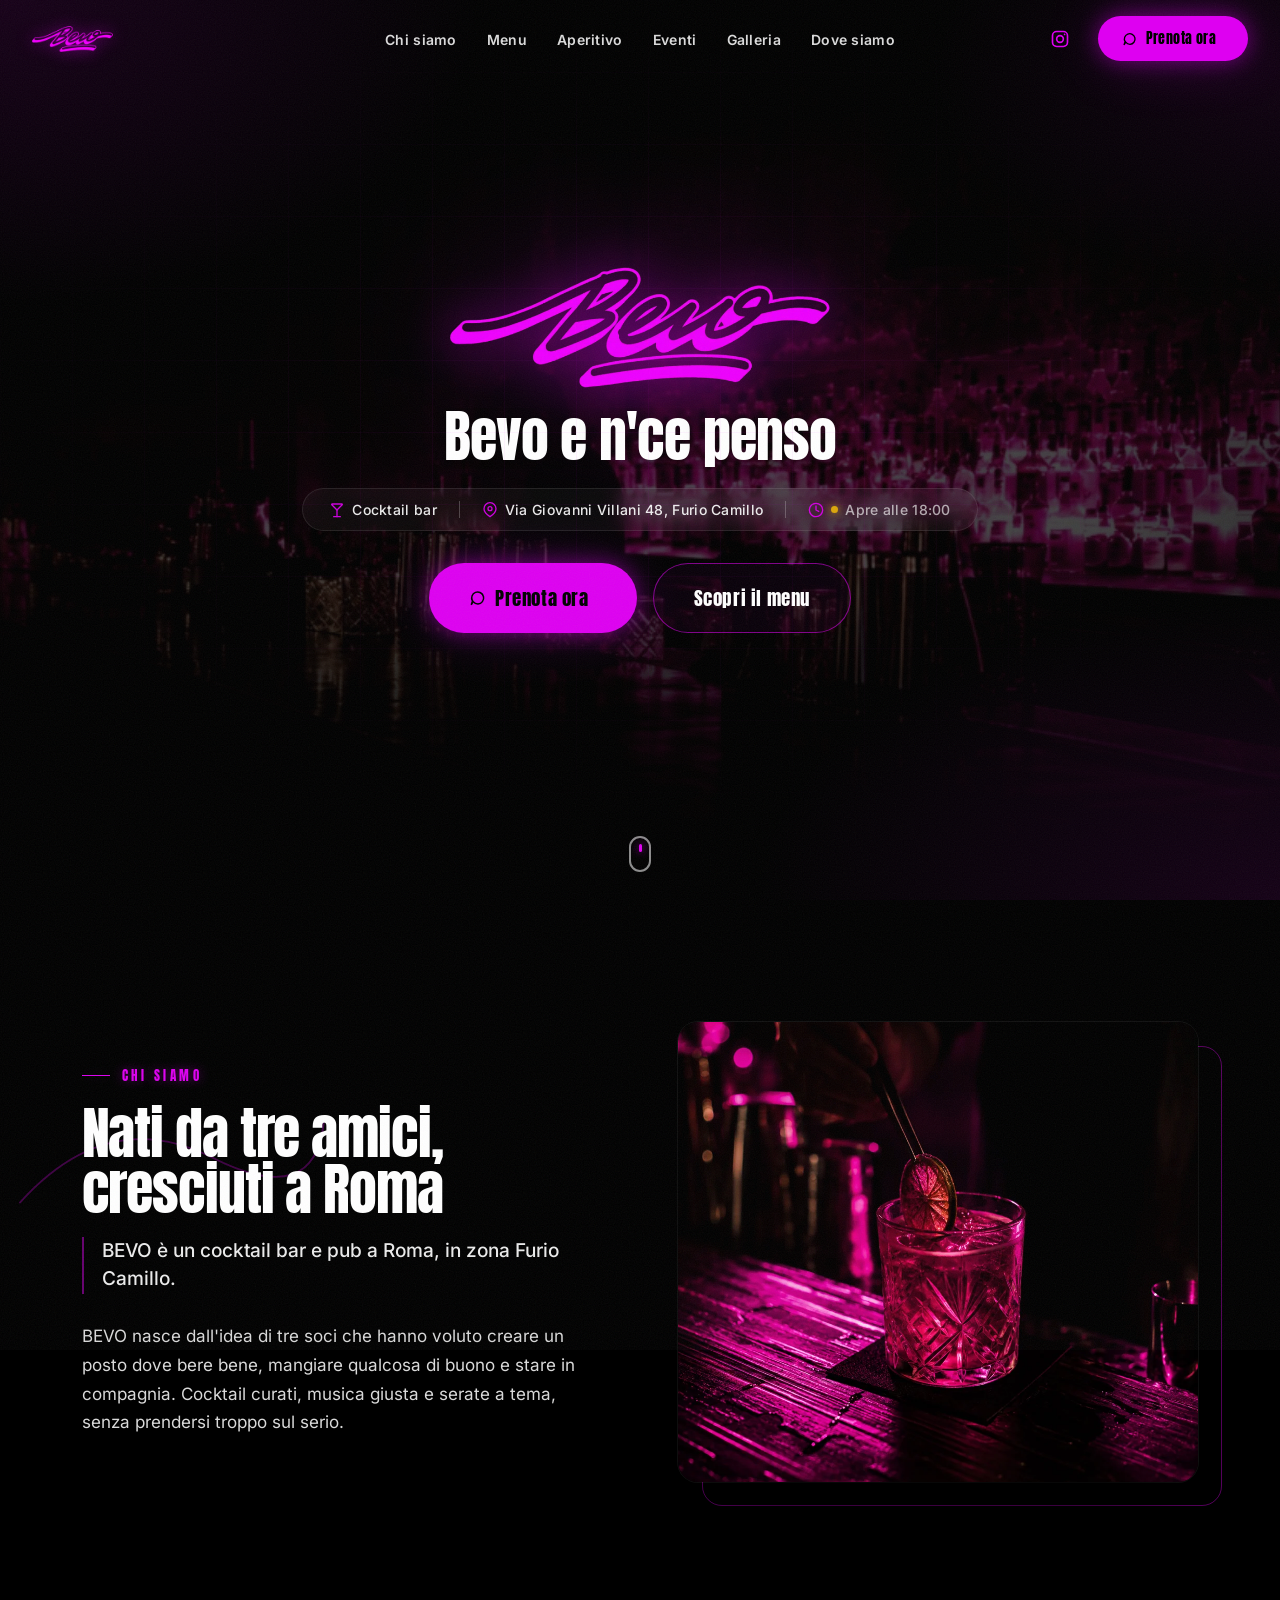
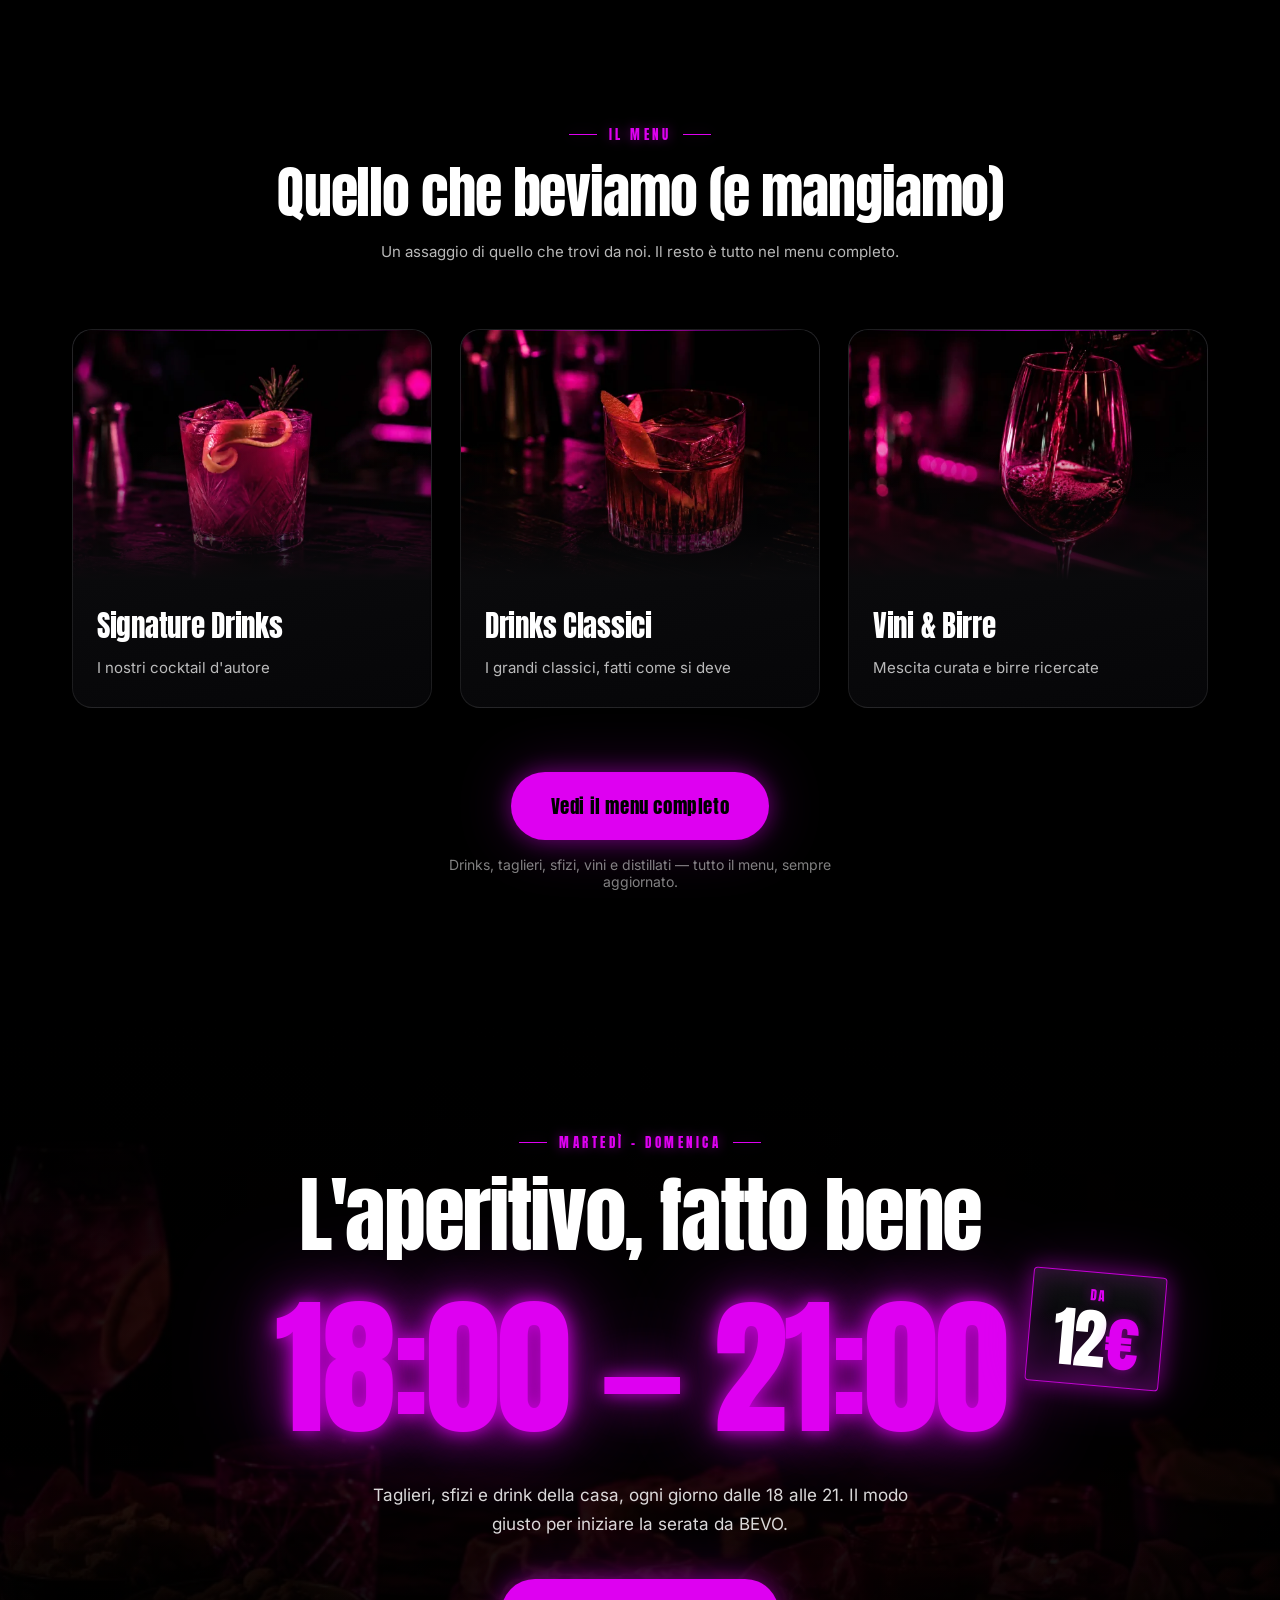
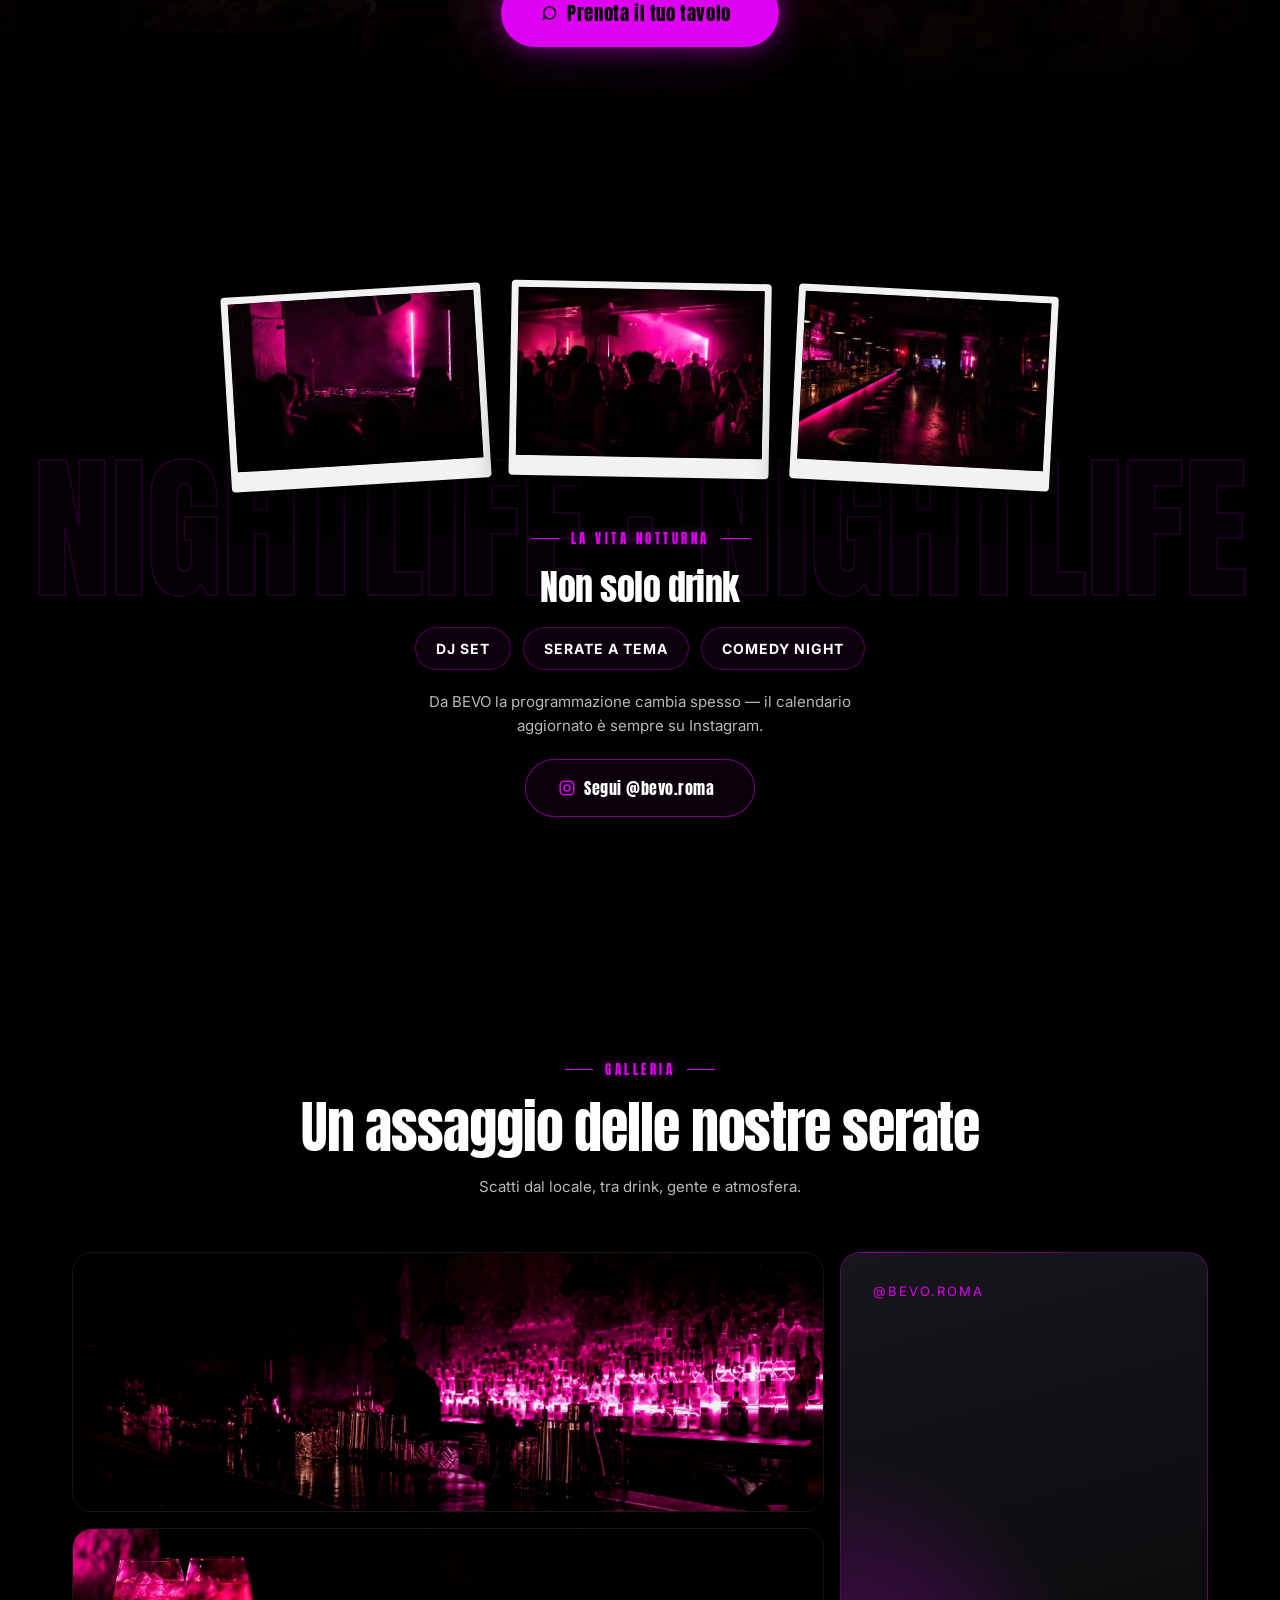
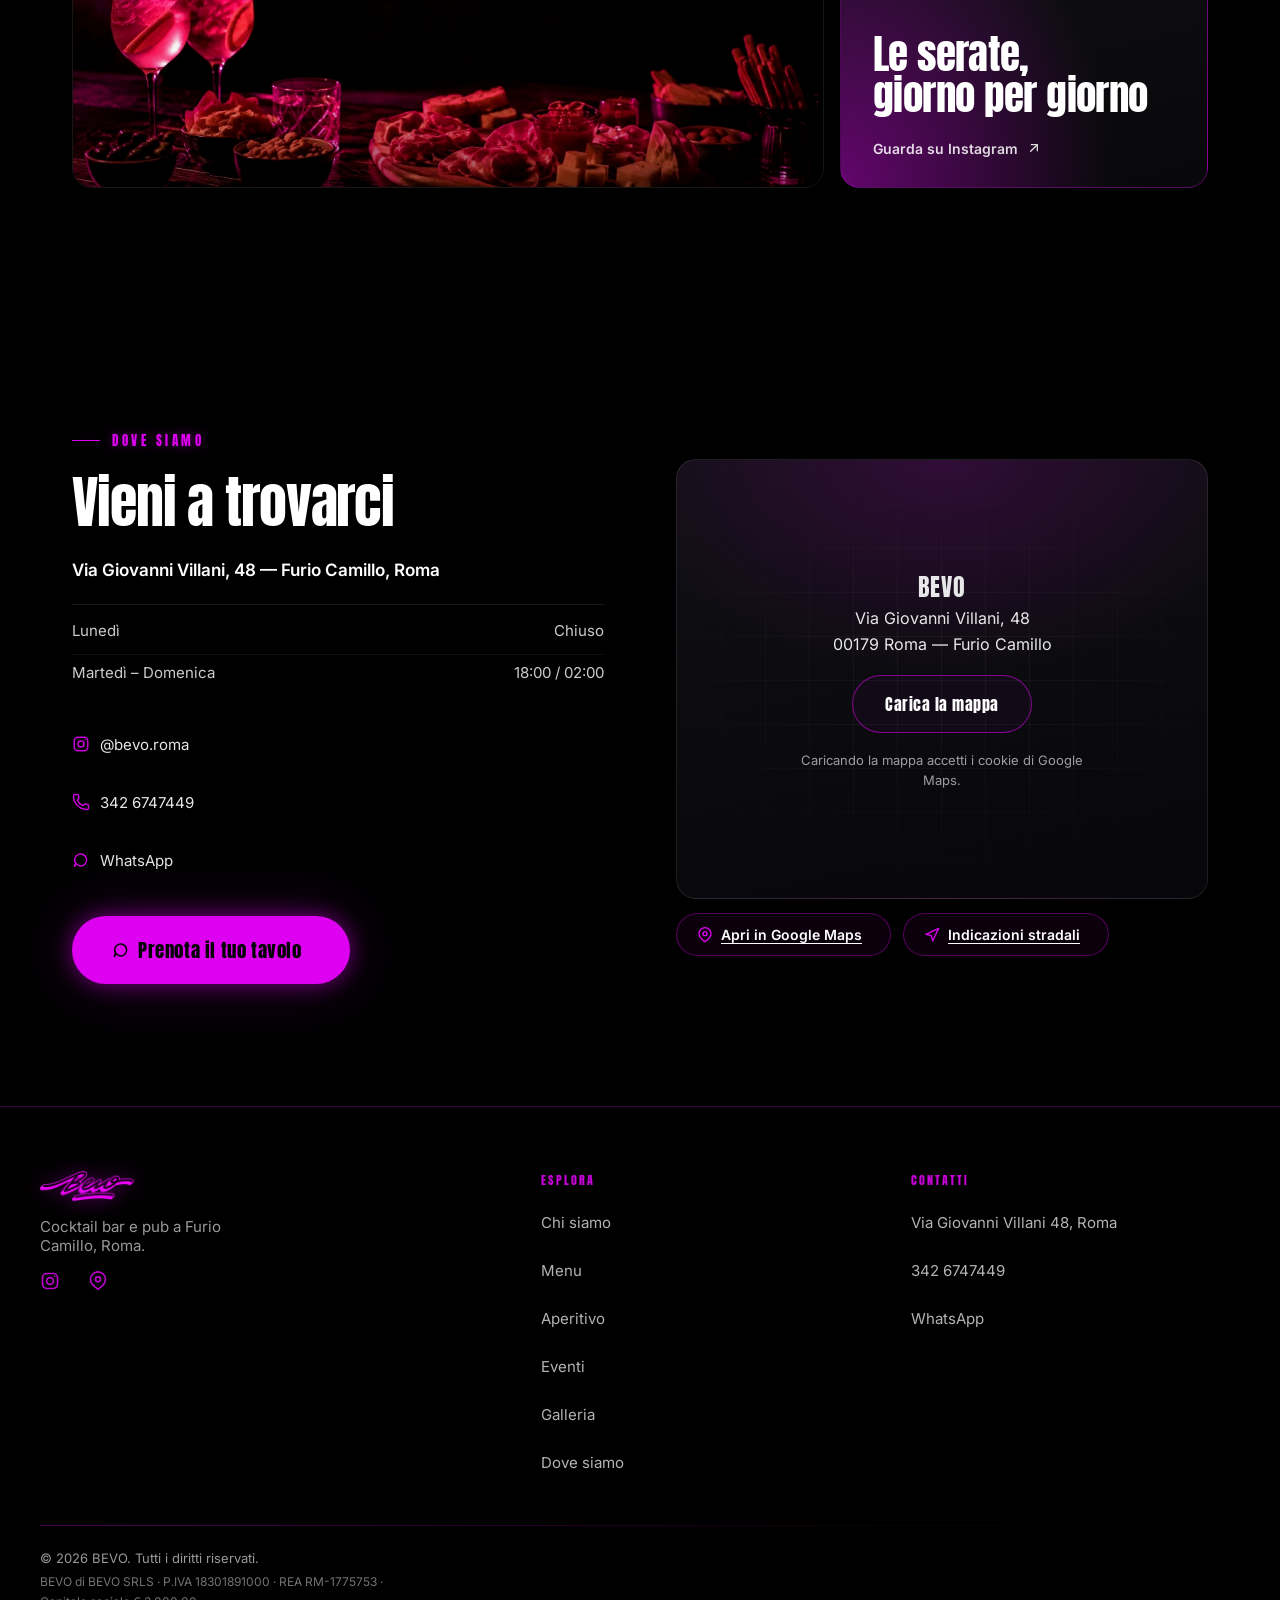
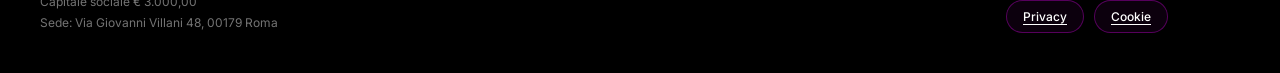
==== index.html @ 7d37ed0d "Initial commit" ====
<!DOCTYPE html>
<!--
  TODO prima del lancio — dipendenze esterne ancora aperte:

  1. DOMINIO: sostituire ovunque la stringa https://DOMINIO con il dominio
     definitivo. Compare in: canonical, og:url, og:image, twitter:image e nel
     JSON-LD (url, image).
  2. DATI LEGALI: riempire [RAGIONE_SOCIALE], [P_IVA] e [INDIRIZZO] nel footer,
     e pubblicare /privacy.html e /cookie.html.
  3. FAVICON E ICONE: il cliente deve fornire favicon-32.png, favicon-192.png
     e apple-touch-icon.png in /assets/. La riga per l'SVG è commentata sotto:
     va riattivata quando il logo vettoriale sarà disponibile.
  4. FOTO GALLERIA: la griglia non ha più i riquadri vuoti, ma i tre scatti
     che mostra sono riusati da altre sezioni e tenuti insieme da un duotone
     magenta. Servono foto vere del locale (serata, bancone, gente). Quando
     arrivano: sostituire i src nelle tile e togliere la classe
     `gallery__grid--placeholder` dal contenitore, che disattiva il duotone.
  5. HERO: hero-bg.webp è 1200px nativi ma viene reso più largo su desktop.
     Serve l'originale ad alta risoluzione per generare le varianti 1600/2000.
-->
<html lang="it">
<head>
  <meta charset="UTF-8">
  <meta name="viewport" content="width=device-width, initial-scale=1.0">
  <title>BEVO — Cocktail bar a Roma Furio Camillo | Bevo e n'ce penso</title>
  <meta name="description" content="Cocktail bar e pub a Furio Camillo, Roma. Aperitivo da 12€ dalle 18 alle 21, drink d'autore e serate a tema. Prenota su WhatsApp.">
  <meta name="robots" content="index, follow, max-image-preview:large">
  <meta name="theme-color" content="#000000">
  <link rel="canonical" href="https://DOMINIO/">

  <link rel="icon" href="/assets/favicon-32.png" sizes="32x32">
  <link rel="icon" href="/assets/favicon-192.png" sizes="192x192">
  <link rel="apple-touch-icon" href="/assets/apple-touch-icon.png">
  <!-- <link rel="icon" href="/assets/favicon.svg" type="image/svg+xml"> -->

  <meta property="og:locale" content="it_IT">
  <meta property="og:site_name" content="BEVO">
  <meta property="og:title" content="BEVO — Cocktail Bar a Furio Camillo, Roma">
  <meta property="og:description" content="Cocktail bar e pub a Furio Camillo. Aperitivo dalle 18 alle 21, drink d'autore, aperto martedì-domenica fino alle 2.">
  <meta property="og:type" content="restaurant.bar">
  <meta property="og:url" content="https://DOMINIO/">
  <meta property="og:image" content="https://DOMINIO/assets/img/hero-bg.webp">
  <!-- Dimensioni reali del file. hero-bg.webp è 1200x675 (16:9), non il
       1200x630 canonico dell'Open Graph: dichiarare misure sbagliate farebbe
       ritagliare male l'anteprima. TODO: immagine social dedicata 1200x630. -->
  <meta property="og:image:width" content="1200">
  <meta property="og:image:height" content="675">

  <meta name="twitter:card" content="summary_large_image">
  <meta name="twitter:title" content="BEVO — Cocktail Bar a Furio Camillo, Roma">
  <meta name="twitter:description" content="Cocktail bar e pub a Furio Camillo. Aperitivo dalle 18 alle 21, drink d'autore, aperto martedì-domenica fino alle 2.">
  <meta name="twitter:image" content="https://DOMINIO/assets/img/hero-bg.webp">

  <!-- I font sono ospitati in locale (vedi gli @font-face in cima a style.css):
       niente più preconnect né foglio di stile da Google, e quindi nessuna
       richiesta a terzi prima del consenso.

       Il preload copre i soli sottoinsiemi `latin`, che sono quelli che questa
       pagina usa davvero: i `latin-ext` restano dichiarati per sicurezza ma
       vengono scaricati solo se compare un carattere che li richiede, ed è
       giusto che sia il browser a deciderlo.

       `crossorigin` è obbligatorio anche se il file è nostro: i font vengono
       richiesti sempre in modalità CORS, e senza l'attributo il preload
       finisce in una cache separata da quella che userà @font-face — il file
       verrebbe scaricato due volte. -->
  <link rel="preload" as="font" type="font/woff2" href="assets/fonts/anton-latin.woff2" crossorigin>
  <link rel="preload" as="font" type="font/woff2" href="assets/fonts/inter-latin.woff2" crossorigin>

  <!-- Immagine LCP: la si annuncia prima che il parser arrivi alla hero. -->
  <link rel="preload" as="image" href="assets/img/hero-bg.webp"
        imagesrcset="assets/img/hero-bg-800.webp 800w, assets/img/hero-bg.webp 1200w"
        imagesizes="100vw" fetchpriority="high">

  <link rel="stylesheet" href="css/style.css">

  <!-- Marca il documento come "animabile" PRIMA del primo disegno: è questa
       classe che fa applicare l'opacità 0 agli elementi con [data-reveal].
       Deve stare inline e qui, non in un file: caricata dopo, si vedrebbe un
       lampo di contenuto già visibile che poi sparisce.
       Se JavaScript è disattivato la classe non viene mai messa, la regola CSS
       non si applica e la pagina resta interamente leggibile. Se invece GSAP
       non si carica, è motion.js a rimuoverla. -->
  <script>document.documentElement.classList.add('js-motion');</script>

  <script type="application/ld+json">
  {
    "@context": "https://schema.org",
    "@type": "BarOrPub",
    "name": "BEVO",
    "address": {
      "@type": "PostalAddress",
      "streetAddress": "Via Giovanni Villani 48",
      "addressLocality": "Roma",
      "postalCode": "00179",
      "addressCountry": "IT"
    },
    "telephone": "+393426747449",
    "url": "https://DOMINIO/",
    "image": ["https://DOMINIO/assets/img/hero-bg.webp"],
    "priceRange": "€€",
    "acceptsReservations": "https://wa.me/393426747449",
    "servesCuisine": ["Cocktail", "Aperitivo", "Cucina romana"],
    "hasMenu": "https://www.leggimenu.it/menu/7hqk3faj7pt1",
    "geo": {
      "@type": "GeoCoordinates",
      "latitude": "41.8693142",
      "longitude": "12.5171454"
    },
    "openingHoursSpecification": [
      {
        "@type": "OpeningHoursSpecification",
        "dayOfWeek": ["Tuesday", "Wednesday", "Thursday", "Friday", "Saturday", "Sunday"],
        "opens": "18:00",
        "closes": "02:00"
      },
      {
        "@type": "OpeningHoursSpecification",
        "dayOfWeek": "Monday",
        "opens": "00:00",
        "closes": "00:00"
      }
    ],
    "sameAs": ["https://www.instagram.com/bevo.roma/"]
  }
  </script>
</head>
<body>

  <a class="skip-link" href="#main">Vai al contenuto</a>
  <a class="skip-link" href="#dove-siamo">Vai a dove siamo</a>

  <!-- Grana di pellicola sopra tutta la pagina. Puramente decorativa: fuori
       dal flusso, non cliccabile, invisibile agli screen reader. -->
  <div class="grain" aria-hidden="true"></div>

  <nav class="site-nav" id="site-nav" aria-label="Navigazione principale">
    <a href="#top" class="site-nav__logo" aria-label="BEVO — torna in cima">
      <!-- Header sempre visibile: questo logo è above-the-fold, niente lazy.
           Quelli nell'overlay e nel footer restano lazy. -->
      <img src="assets/img/bevo-logo-200.webp" alt="BEVO" width="200" height="64" decoding="async" class="site-nav__logo-img">
    </a>

    <ul class="site-nav__links">
      <li><a href="#chi-siamo">Chi siamo</a></li>
      <li><a href="#menu">Menu</a></li>
      <li><a href="#aperitivo">Aperitivo</a></li>
      <li><a href="#eventi">Eventi</a></li>
      <li><a href="#galleria">Galleria</a></li>
      <li><a href="#dove-siamo">Dove siamo</a></li>
    </ul>

    <div class="site-nav__actions">
      <a href="https://www.instagram.com/bevo.roma/" class="site-nav__icon-link" target="_blank" rel="noopener" aria-label="Instagram di BEVO (si apre in una nuova scheda)">
        <svg width="20" height="20" viewBox="0 0 24 24" fill="none" stroke="currentColor" stroke-width="2" aria-hidden="true"><rect x="3" y="3" width="18" height="18" rx="5"></rect><circle cx="12" cy="12" r="4"></circle><circle cx="17.5" cy="6.5" r="1" fill="currentColor" stroke="none"></circle></svg>
      </a>
      <a href="https://wa.me/393426747449?text=Ciao%20BEVO%21%20Vorrei%20prenotare%20un%20tavolo%2C%20mi%20dite%20le%20disponibilit%C3%A0%3F" class="btn btn--primary btn--xs site-nav__cta" target="_blank" rel="noopener">
        <svg width="16" height="16" viewBox="0 0 24 24" fill="none" stroke="currentColor" stroke-width="2" aria-hidden="true"><path d="M3 21l1.65-4.95A8 8 0 1112 20a8 8 0 01-6.4-3.2z"></path></svg>
        Prenota ora<span class="sr-only"> (si apre in una nuova scheda)</span>
      </a>
      <button type="button" class="site-nav__toggle" id="site-nav-toggle" aria-expanded="false" aria-controls="site-nav-overlay" aria-label="Apri il menu">
        <svg width="22" height="22" viewBox="0 0 24 24" fill="none" stroke="currentColor" stroke-width="2" stroke-linecap="round" stroke-linejoin="round" aria-hidden="true"><path d="M4 5h16"></path><path d="M4 12h16"></path><path d="M4 19h16"></path></svg>
      </button>
    </div>
  </nav>

  <div class="site-nav__overlay" id="site-nav-overlay" role="dialog" aria-modal="true" aria-label="Menu di navigazione" aria-hidden="true">
    <div class="site-nav__overlay-top">
      <a href="#top" class="site-nav__logo" aria-label="BEVO — torna in cima">
        <img src="assets/img/bevo-logo-200.webp" alt="BEVO" width="200" height="64" loading="lazy" decoding="async" class="site-nav__logo-img">
      </a>
      <div class="site-nav__overlay-actions">
        <a href="https://www.instagram.com/bevo.roma/" class="site-nav__icon-link" target="_blank" rel="noopener" aria-label="Instagram di BEVO (si apre in una nuova scheda)">
          <svg width="20" height="20" viewBox="0 0 24 24" fill="none" stroke="currentColor" stroke-width="2" aria-hidden="true"><rect x="3" y="3" width="18" height="18" rx="5"></rect><circle cx="12" cy="12" r="4"></circle><circle cx="17.5" cy="6.5" r="1" fill="currentColor" stroke="none"></circle></svg>
        </a>
        <button type="button" class="site-nav__overlay-close" id="site-nav-overlay-close" aria-label="Chiudi il menu">
          <svg width="24" height="24" viewBox="0 0 24 24" fill="none" stroke="currentColor" stroke-width="2" stroke-linecap="round" stroke-linejoin="round" aria-hidden="true"><path d="M18 6 6 18"></path><path d="m6 6 12 12"></path></svg>
        </button>
      </div>
    </div>

    <div class="site-nav__overlay-center">
      <ul class="site-nav__overlay-links">
        <li><a href="#chi-siamo">Chi siamo</a></li>
        <li><a href="#menu">Menu</a></li>
        <li><a href="#aperitivo">Aperitivo</a></li>
        <li><a href="#eventi">Eventi</a></li>
        <li><a href="#galleria">Galleria</a></li>
        <li><a href="#dove-siamo">Dove siamo</a></li>
      </ul>
      <a href="https://wa.me/393426747449?text=Ciao%20BEVO%21%20Vorrei%20prenotare%20un%20tavolo%2C%20mi%20dite%20le%20disponibilit%C3%A0%3F" class="btn btn--primary btn--xs site-nav__overlay-cta" target="_blank" rel="noopener">
        <svg width="16" height="16" viewBox="0 0 24 24" fill="none" stroke="currentColor" stroke-width="2" aria-hidden="true"><path d="M3 21l1.65-4.95A8 8 0 1112 20a8 8 0 01-6.4-3.2z"></path></svg>
        Prenota ora<span class="sr-only"> (si apre in una nuova scheda)</span>
      </a>
    </div>
  </div>

  <header class="hero" id="top">
    <div class="hero__bg">
      <img class="hero__bg-img" src="assets/img/hero-bg.webp"
             srcset="assets/img/hero-bg-800.webp 800w, assets/img/hero-bg.webp 1200w"
             sizes="100vw" width="1200" height="675"
             fetchpriority="high" loading="eager" decoding="async"
             alt="" role="presentation">
      <div class="hero__bg-overlay"></div>
    </div>

    <div class="hero__content">
      <div class="hero__logo-wrap">
        <img class="hero__logo" data-reveal src="assets/img/bevo-logo.webp" alt="BEVO" width="680" height="217" fetchpriority="high" decoding="async">
      </div>

      <p class="hero__claim" data-reveal>Bevo e n'ce penso</p>

      <ul class="hero__info" data-reveal aria-label="Informazioni sul locale">
        <li class="hero__info-item">
          <svg class="hero__info-icon" width="16" height="16" viewBox="0 0 24 24" fill="none" stroke="currentColor" stroke-width="2" stroke-linecap="round" stroke-linejoin="round" aria-hidden="true"><path d="M12 12 4.207 4.207A.707.707 0 0 1 4.707 3h14.586a.707.707 0 0 1 .5 1.207z"></path><path d="M12 12v10"></path><path d="M7 22h10"></path></svg>
          <span>Cocktail bar</span>
        </li>
        <li class="hero__info-item">
          <svg class="hero__info-icon" width="16" height="16" viewBox="0 0 24 24" fill="none" stroke="currentColor" stroke-width="2" aria-hidden="true"><path d="M21 10c0 6-9 12-9 12s-9-6-9-12a9 9 0 1118 0z"></path><circle cx="12" cy="10" r="3"></circle></svg>
          <span>Via Giovanni Villani 48, Furio Camillo</span>
        </li>
        <li class="hero__info-item hero__status" id="hero-status">
          <svg class="hero__info-icon" width="16" height="16" viewBox="0 0 24 24" fill="none" stroke="currentColor" stroke-width="2" stroke-linecap="round" stroke-linejoin="round" aria-hidden="true"><circle cx="12" cy="12" r="10"></circle><path d="M12 6v6l4 2"></path></svg>
          <span class="hero__status-dot" aria-hidden="true"></span>
          <span class="hero__status-text" id="hero-status-text">Verifica orario…</span>
        </li>
      </ul>

      <div class="hero__actions" data-reveal>
        <a href="https://wa.me/393426747449?text=Ciao%20BEVO%21%20Vorrei%20prenotare%20un%20tavolo%2C%20mi%20dite%20le%20disponibilit%C3%A0%3F" class="btn btn--primary" target="_blank" rel="noopener">
          <svg width="18" height="18" viewBox="0 0 24 24" fill="none" stroke="currentColor" stroke-width="2" aria-hidden="true"><path d="M3 21l1.65-4.95A8 8 0 1112 20a8 8 0 01-6.4-3.2z"></path></svg>
          Prenota ora<span class="sr-only"> (si apre in una nuova scheda)</span>
        </a>
        <a href="#menu" class="btn btn--outline ">Scopri il menu</a>

      </div>
    </div>

    <div class="hero__scroll-indicator" aria-hidden="true">
      <div class="hero__scroll-track">
        <div class="hero__scroll-dot"></div>
      </div>
    </div>
  </header>

  <main id="main">

    <section class="about" id="chi-siamo" aria-labelledby="chi-siamo-title">
      <!-- L'h1 era una riga a sé sopra l'eyebrow, che esisteva solo per avere
           un h1 dentro <main> senza far concorrenza al titolo di sezione: si
           leggeva come una didascalia capitata lì per sbaglio.
           Ora l'h1 È il titolo della sezione — un solo elemento invece di due
           che dicono la stessa cosa — e le parole chiave stanno nel sommario
           qui sotto, che è una frase vera e ha un ruolo editoriale suo.
           La gerarchia resta corretta: un h1, poi tutti h2. -->
      <div class="about__text">
        <svg class="about__decor" viewBox="0 0 400 200" preserveAspectRatio="none" aria-hidden="true">
        <path d="M10 150 Q 120 20, 250 90 T 390 40" stroke="currentColor" stroke-width="4" fill="none" stroke-linecap="round"></path>
      </svg>
        <span class="eyebrow" data-reveal="up">CHI SIAMO</span>
        <h1 class="heading-lg" id="chi-siamo-title" data-reveal="title">Nati da tre amici,<br>cresciuti a Roma</h1>
        <p class="about__lead" data-reveal="up">
          BEVO è un cocktail bar e pub a Roma, in zona Furio Camillo.
        </p>
        <p class="body-text" data-reveal="up">
          BEVO nasce dall'idea di tre soci che hanno voluto creare un posto dove bere bene, mangiare qualcosa di buono e stare in compagnia. Cocktail curati, musica giusta e serate a tema, senza prendersi troppo sul serio.
        </p>
      </div>

      <div class="about__media" data-reveal="media">
        <img class="about__photo" loading="lazy" decoding="async" src="assets/img/chisiamo-photo.webp" alt="Bancone e dettaglio drink del locale BEVO" width="1000" height="1000">
      </div>
    </section>

    <section class="menu" id="menu" aria-labelledby="menu-title">
      <div class="menu__intro">
        <span class="eyebrow eyebrow--centered" data-reveal="up">IL MENU</span>
        <h2 class="heading-lg" id="menu-title" data-reveal="title">Quello che beviamo (e mangiamo)</h2>
        <p class="body-text body-text--muted" data-reveal="up">Un assaggio di quello che trovi da noi. Il resto è tutto nel menu completo.</p>
      </div>

      <div class="menu__grid">
        <article class="menu__card" data-reveal="card">
          <div class="menu__card-media">
            <img class="menu__card-photo" loading="lazy" decoding="async" src="assets/img/menu-signature.webp" alt="Cocktail d'autore BEVO" width="660" height="413">
          </div>
          <div class="menu__card-body">
            <h3 class="menu__card-title">Signature Drinks</h3>
            <p class="menu__card-desc">I nostri cocktail d'autore</p>
          </div>
        </article>

        <article class="menu__card" data-reveal="card">
          <div class="menu__card-media">
            <img class="menu__card-photo" loading="lazy" decoding="async" src="assets/img/menu-classici.webp" alt="Drink classico servito al banco" width="660" height="413">
          </div>
          <div class="menu__card-body">
            <h3 class="menu__card-title">Drinks Classici</h3>
            <p class="menu__card-desc">I grandi classici, fatti come si deve</p>
          </div>
        </article>

        <article class="menu__card" data-reveal="card">
          <div class="menu__card-media">
            <img class="menu__card-photo" loading="lazy" decoding="async" src="assets/img/menu-vini.webp" alt="Calice di vino e bottiglia" width="660" height="413">
          </div>
          <div class="menu__card-body">
            <h3 class="menu__card-title">Vini &amp; Birre</h3>
            <p class="menu__card-desc">Mescita curata e birre ricercate</p>
          </div>
        </article>
      </div>

      <div class="menu__cta" data-reveal="up">
        <a href="https://www.leggimenu.it/menu/7hqk3faj7pt1" class="btn btn--primary" target="_blank" rel="noopener">Vedi il menu completo<span class="sr-only"> (si apre in una nuova scheda)</span></a>
        <p class="menu__note">Drinks, taglieri, sfizi, vini e distillati — tutto il menu, sempre aggiornato.</p>
      </div>
    </section>

    <section class="aperitivo" id="aperitivo" aria-labelledby="aperitivo-title">
      <div class="aperitivo__bg">
        <img class="aperitivo__bg-img" src="assets/img/aperitivo-bg.webp" width="1200" height="514" loading="lazy" decoding="async" alt="" role="presentation">
        <div class="aperitivo__bg-overlay"></div>
      </div>

      <div class="aperitivo__content">
        <span class="eyebrow eyebrow--centered" data-reveal="up">MARTEDÌ – DOMENICA</span>

        <h2 class="heading-xl" id="aperitivo-title" data-reveal="title">L'aperitivo, fatto bene</h2>

        <p class="aperitivo__hours" data-reveal>18:00 — 21:00</p>

        <p class="body-text" data-reveal="up">
          Taglieri, sfizi e drink della casa, ogni giorno dalle 18 alle 21. Il modo giusto per iniziare la serata da BEVO.
        </p>

        <!-- Le due pill "Taglieri" e "Sfizi" stavano qui e sono state tolte:
             ripetevano due parole del paragrafo che le precede di 40px, e pur
             essendo identiche a vedersi una era un link a #menu e l'altra uno
             <span> inerte — stessa forma, affordance diverse. Tolto il rumore,
             il prezzo resta l'unico elemento fra il testo e la CTA, che è
             esattamente il ruolo che deve avere. -->
        <p class="aperitivo__price" data-reveal="up"><span class="aperitivo__price-from">Da</span><strong class="aperitivo__price-value">12<span class="aperitivo__price-cur">€</span></strong></p>

        <a href="https://wa.me/393426747449?text=Ciao%20BEVO%21%20Vorrei%20prenotare%20per%20l%27aperitivo%2C%20mi%20dite%20come%20funziona%3F" class="btn btn--primary" data-reveal="up" target="_blank" rel="noopener">
          <svg width="18" height="18" viewBox="0 0 24 24" fill="none" stroke="currentColor" stroke-width="2" aria-hidden="true"><path d="M3 21l1.65-4.95A8 8 0 1112 20a8 8 0 01-6.4-3.2z"></path></svg>
          Prenota il tuo tavolo<span class="sr-only"> (si apre in una nuova scheda)</span>
        </a>
      </div>
    </section>

    <section class="nightlife" id="eventi" aria-labelledby="eventi-title">
      <!-- Il data-reveal sta sul contenitore e non sulle singole foto di
           proposito: ognuna porta già una `transform: rotate(...)` dal CSS e
           un :hover che la raddrizza. Se GSAP scrivesse un transform inline su
           di loro, vincerebbe sulla regola CSS e spegnerebbe sia le rotazioni
           sia l'hover. Animando il blocco le foto restano intatte. -->
      <div class="nightlife__photos" data-reveal="media">
        <img class="nightlife__photo nightlife__photo--1" loading="lazy" decoding="async" src="assets/img/eventi-photo-1.webp" alt="DJ set in atmosfera serale" width="584" height="365">
        <img class="nightlife__photo nightlife__photo--2" loading="lazy" decoding="async" src="assets/img/eventi-photo-2.webp" alt="Gente che balla al locale" width="584" height="365">
        <img class="nightlife__photo nightlife__photo--3" loading="lazy" decoding="async" src="assets/img/eventi-photo-3.webp" alt="Atmosfera nightlife del locale" width="584" height="365">
      </div>

      <div class="nightlife__content">
        <!-- Filigrana decorativa: fuori dal flusso, non selezionabile e nascosta
             agli screen reader. Il testo è puro ornamento, l'informazione sta
             nell'eyebrow e nel titolo. Sta qui dentro perché è al blocco di
             testo che deve restare agganciata: da mobile, ancorata alla
             sezione, finirebbe coperta dalle foto impilate. -->
        <span class="nightlife__watermark" aria-hidden="true">NIGHTLIFE</span>

        <span class="eyebrow eyebrow--centered" data-reveal="up">LA VITA NOTTURNA</span>

        <h2 class="heading-md" id="eventi-title" data-reveal="title">Non solo drink</h2>

        <div class="nightlife__badges" data-reveal="up">
          <span class="tag tag--badge">DJ set</span>
          <span class="tag tag--badge">Serate a tema</span>
          <span class="tag tag--badge">Comedy night</span>
        </div>

        <p class="body-text body-text--muted" data-reveal="up">
          Da BEVO la programmazione cambia spesso — il calendario aggiornato è sempre su Instagram.
        </p>

        <a href="https://www.instagram.com/bevo.roma/" class="btn btn--outline btn--sm" data-reveal="up" target="_blank" rel="noopener">
          <svg width="18" height="18" viewBox="0 0 24 24" fill="none" stroke="currentColor" stroke-width="2" aria-hidden="true"><rect x="3" y="3" width="18" height="18" rx="5"></rect><circle cx="12" cy="12" r="4"></circle><circle cx="17.5" cy="6.5" r="1" fill="currentColor" stroke="none"></circle></svg>
          Segui @bevo.roma<span class="sr-only"> (si apre in una nuova scheda)</span>
        </a>
      </div>
    </section>

    <section class="gallery" id="galleria" aria-labelledby="galleria-title">
      <div class="gallery__intro">
        <span class="eyebrow eyebrow--centered" data-reveal="up">GALLERIA</span>
        <h2 class="heading-lg" id="galleria-title" data-reveal="title">Un assaggio delle nostre serate</h2>
        <p class="body-text body-text--muted" data-reveal="up">Scatti dal locale, tra drink, gente e atmosfera.</p>
      </div>

      <!-- Erano 8 tile placeholder con scritto "Foto serata", "Foto drink"...
           Otto riquadri vuoti costano più credibilità di quanta ne diano tre
           immagini vere, quindi la griglia è stata ridotta a ciò che si può
           davvero mostrare: tre scatti già in nostro possesso più un pannello
           Instagram, che è poi dove le foto delle serate stanno per davvero.

           Due foto e non tre, e sono le due che nel resto della pagina non si
           vedono: hero-bg e aperitivo-bg stanno sotto overlay quasi opachi
           nelle rispettive sezioni, quindi qui arrivano come immagini nuove.
           Il terzo scatto era chisiamo-photo, ben visibile poco più su: era
           l'unica ripetizione vera e si è tolta invece di mascherarla.
           Quando il cliente manderà le foto vere: aggiungere le tile, cambiare
           i src e togliere .gallery__grid--placeholder dal contenitore, che
           disattiva il velo magenta di uniformazione. -->
      <div class="gallery__grid gallery__grid--placeholder">
        <figure class="gallery__item gallery__item--wide" data-reveal="tile">
          <img class="gallery__img" loading="lazy" decoding="async"
               src="assets/img/hero-bg.webp" width="1200" height="675"
               alt="Interno di BEVO durante una serata">
        </figure>

        <figure class="gallery__item gallery__item--wide2" data-reveal="tile">
          <img class="gallery__img" loading="lazy" decoding="async"
               src="assets/img/aperitivo-bg.webp" width="1200" height="514"
               alt="Tagliere e tavolo apparecchiato per l'aperitivo da BEVO">
        </figure>

        <a class="gallery__item gallery__item--cta" data-reveal="tile"
           href="https://www.instagram.com/bevo.roma/" target="_blank" rel="noopener">
          <span class="gallery__cta-handle">@bevo.roma</span>
          <span class="gallery__cta-title">Le serate,<br>giorno per giorno</span>
          <span class="gallery__cta-action">
            Guarda su Instagram
            <svg width="16" height="16" viewBox="0 0 24 24" fill="none" stroke="currentColor" stroke-width="2" stroke-linecap="round" stroke-linejoin="round" aria-hidden="true"><path d="M7 17 17 7"></path><path d="M8 7h9v9"></path></svg>
            <span class="sr-only"> (si apre in una nuova scheda)</span>
          </span>
        </a>
      </div>
    </section>

    <section class="location" id="dove-siamo" aria-labelledby="dove-siamo-title">
      <div class="location__info">
        <span class="eyebrow" data-reveal="up">DOVE SIAMO</span>
        <h2 class="heading-lg" id="dove-siamo-title" data-reveal="title">Vieni a trovarci</h2>
        <address class="location__address" data-reveal="up">Via Giovanni Villani, 48 — Furio Camillo, Roma</address>

        <div class="location__hours" data-reveal="up">
          <div class="location__hours-row">
            <span>Lunedì</span><span>Chiuso</span>
          </div>
          <div class="location__hours-row">
            <span>Martedì – Domenica</span><span>18:00 / 02:00</span>
          </div>
        </div>

        <div class="location__links" data-reveal="up">
          <a href="https://www.instagram.com/bevo.roma/" class="location__link" target="_blank" rel="noopener">
            <svg width="18" height="18" viewBox="0 0 24 24" fill="none" stroke="currentColor" stroke-width="2" aria-hidden="true"><rect x="3" y="3" width="18" height="18" rx="5"></rect><circle cx="12" cy="12" r="4"></circle><circle cx="17.5" cy="6.5" r="1" fill="currentColor" stroke="none"></circle></svg>
            @bevo.roma<span class="sr-only"> (si apre in una nuova scheda)</span>
          </a>
          <a href="tel:+393426747449" class="location__link">
            <svg width="18" height="18" viewBox="0 0 24 24" fill="none" stroke="currentColor" stroke-width="2" stroke-linecap="round" stroke-linejoin="round" aria-hidden="true"><path d="M13.832 16.568a1 1 0 0 0 1.213-.303l.355-.465A2 2 0 0 1 17 15h3a2 2 0 0 1 2 2v3a2 2 0 0 1-2 2A18 18 0 0 1 2 4a2 2 0 0 1 2-2h3a2 2 0 0 1 2 2v3a2 2 0 0 1-.8 1.6l-.468.351a1 1 0 0 0-.292 1.233 14 14 0 0 0 6.392 6.384"></path></svg>
            342 6747449
          </a>
          <a href="https://wa.me/393426747449?text=Ciao%20BEVO%21%20Vorrei%20qualche%20informazione%20sul%20locale." class="location__link" target="_blank" rel="noopener">
            <svg width="18" height="18" viewBox="0 0 24 24" fill="none" stroke="currentColor" stroke-width="2" aria-hidden="true"><path d="M3 21l1.65-4.95A8 8 0 1112 20a8 8 0 01-6.4-3.2z"></path></svg>
            WhatsApp<span class="sr-only"> (si apre in una nuova scheda)</span>
          </a>
        </div>

        <a href="https://wa.me/393426747449?text=Ciao%20BEVO%21%20Vorrei%20prenotare%20un%20tavolo%2C%20mi%20dite%20le%20disponibilit%C3%A0%3F" class="btn btn--primary location__cta" target="_blank" rel="noopener">
        <svg width="18" height="18" viewBox="0 0 24 24" fill="none" stroke="currentColor" stroke-width="2" aria-hidden="true"><path d="M3 21l1.65-4.95A8 8 0 1112 20a8 8 0 01-6.4-3.2z"></path></svg>
        Prenota il tuo tavolo<span class="sr-only"> (si apre in una nuova scheda)</span>
      </a>
      </div>

      <div class="location__map-col" data-reveal="media">
        <!-- Facciata click-to-load: senza il click non parte nessuna richiesta
             verso Google, quindi nessun cookie di terze parti e nessun banner. -->
        <div class="location__map" id="location-map">
          <div class="location__map-facade" id="location-map-facade">
            <p class="location__map-address">
              <strong>BEVO</strong><br>
              Via Giovanni Villani, 48<br>
              00179 Roma — Furio Camillo
            </p>
            <button type="button" class="btn btn--outline btn--sm map__load" id="map-load">Carica la mappa</button>
            <p class="location__map-note">Caricando la mappa accetti i cookie di Google Maps.</p>
          </div>
        </div>

        <p class="location__map-links">
          <a href="https://share.google/FAhQCaxC06VNPIQZo" class="tag tag--link" target="_blank" rel="noopener">
            <svg width="16" height="16" viewBox="0 0 24 24" fill="none" stroke="currentColor" stroke-width="2" aria-hidden="true"><path d="M21 10c0 6-9 12-9 12s-9-6-9-12a9 9 0 1118 0z"></path><circle cx="12" cy="10" r="3"></circle></svg>
            Apri in Google Maps<span class="sr-only"> (si apre in una nuova scheda)</span>
          </a>
          <a href="https://www.google.com/maps/dir/?api=1&amp;destination=41.8693142%2C12.5171454" class="tag tag--link" target="_blank" rel="noopener">
            <svg width="16" height="16" viewBox="0 0 24 24" fill="none" stroke="currentColor" stroke-width="2" stroke-linejoin="round" aria-hidden="true"><polygon points="3 11 22 2 13 21 11 13 3 11"></polygon></svg>
            Indicazioni stradali<span class="sr-only"> (si apre in una nuova scheda)</span>
          </a>
        </p>
      </div>
    </section>

  </main>

  <footer class="site-footer">
    <div class="site-footer__inner">
      <div class="site-footer__top">
        <div class="site-footer__brand" data-reveal="up">
          <a href="#top" class="site-footer__logo-link" aria-label="BEVO — torna in cima">
            <img src="assets/img/bevo-logo-200.webp" alt="BEVO" width="200" height="64" loading="lazy" decoding="async" class="site-footer__logo">
          </a>
          <p class="site-footer__tagline">Cocktail bar e pub a Furio Camillo, Roma.</p>
          <div class="site-footer__social">
            <a href="https://www.instagram.com/bevo.roma/" class="site-footer__icon-link" target="_blank" rel="noopener" aria-label="Instagram di BEVO (si apre in una nuova scheda)">
              <svg width="20" height="20" viewBox="0 0 24 24" fill="none" stroke="currentColor" stroke-width="2" aria-hidden="true"><rect x="3" y="3" width="18" height="18" rx="5"></rect><circle cx="12" cy="12" r="4"></circle><circle cx="17.5" cy="6.5" r="1" fill="currentColor" stroke="none"></circle></svg>
            </a>
            <a href="https://share.google/Y7uX9VbksgOokOIGe" class="site-footer__icon-link" target="_blank" rel="noopener" aria-label="Scheda Google di BEVO (si apre in una nuova scheda)">
              <svg width="20" height="20" viewBox="0 0 24 24" fill="none" stroke="currentColor" stroke-width="2" aria-hidden="true"><path d="M21 10c0 6-9 12-9 12s-9-6-9-12a9 9 0 1118 0z"></path><circle cx="12" cy="10" r="3"></circle></svg>
            </a>
          </div>
        </div>

        <nav class="site-footer__col" aria-label="Sezioni del sito" data-reveal="up">
          <p class="site-footer__col-title">Esplora</p>
          <a href="#chi-siamo" class="site-footer__link">Chi siamo</a>
          <a href="#menu" class="site-footer__link">Menu</a>
          <a href="#aperitivo" class="site-footer__link">Aperitivo</a>
          <a href="#eventi" class="site-footer__link">Eventi</a>
          <a href="#galleria" class="site-footer__link">Galleria</a>
          <a href="#dove-siamo" class="site-footer__link">Dove siamo</a>
        </nav>

        <div class="site-footer__col" data-reveal="up">
          <p class="site-footer__col-title">Contatti</p>
          <address class="site-footer__address">
            <a href="https://www.google.com/maps/dir/?api=1&amp;destination=41.8693142%2C12.5171454" class="site-footer__link" target="_blank" rel="noopener">Via Giovanni Villani 48, Roma<span class="sr-only"> (si apre in una nuova scheda)</span></a>
          </address>
          <a href="tel:+393426747449" class="site-footer__link">342 6747449</a>
          <a href="https://wa.me/393426747449?text=Ciao%20BEVO%21%20Vorrei%20qualche%20informazione%20sul%20locale." class="site-footer__link" target="_blank" rel="noopener">WhatsApp<span class="sr-only"> (si apre in una nuova scheda)</span></a>
        </div>
      </div>

      <div class="site-footer__divider" role="presentation"></div>

      <div class="site-footer__bottom" data-reveal="up">
        <div class="site-footer__legal-block">
          <p class="site-footer__copy">© <span id="current-year"></span> BEVO. Tutti i diritti riservati.</p>
          <p class="site-footer__legal">BEVO di BEVO SRLS · P.IVA 18301891000 · REA RM-1775753 · Capitale sociale € 3.000,00<br>Sede: Via Giovanni Villani 48, 00179 Roma</p>
        </div>

        <nav class="site-footer__legal-links" aria-label="Informazioni legali">
          <a href="/privacy.html" class="tag tag--link">Privacy</a>
          <a href="/cookie.html" class="tag tag--link">Cookie</a>
        </nav>
      </div>
    </div>
  </footer>

  <button type="button" class="back-to-top" id="back-to-top" aria-label="Torna in cima alla pagina">
    <svg width="20" height="20" viewBox="0 0 24 24" fill="none" stroke="currentColor" stroke-width="2" stroke-linecap="round" stroke-linejoin="round" aria-hidden="true"><path d="M12 19V5"></path><path d="m5 12 7-7 7 7"></path></svg>
  </button>
  <nav class="quick-bar" id="quick-bar" aria-label="Azioni rapide">
    <a class="quick-bar__item" href="https://www.leggimenu.it/menu/7hqk3faj7pt1" target="_blank" rel="noopener">Menu<span class="sr-only"> (si apre in una nuova scheda)</span></a>
    <a class="quick-bar__item quick-bar__item--primary" href="https://wa.me/393426747449?text=Ciao%20BEVO%21%20Vorrei%20prenotare%20un%20tavolo%20per%20stasera." target="_blank" rel="noopener">Prenota<span class="sr-only"> (si apre in una nuova scheda)</span></a>
    <a class="quick-bar__item" href="#dove-siamo">Dove siamo</a>
  </nav>

  <script src="js/script.js"></script>

  <!-- GSAP ospitato in locale, non da CDN. Il resto della pagina è costruito
       per non contattare terze parti prima del consenso (vedi la facciata
       click-to-load della mappa): tirare la libreria da un CDN aprirebbe una
       connessione esterna a ogni visita, esattamente ciò che si è evitato
       altrove. In più toglie di mezzo un single point of failure.

       `defer` su tutti e tre, e l'ordine conta: ScrollTrigger si registra su
       gsap, motion.js li usa entrambi. Gli script deferiti mantengono l'ordine
       del documento, quindi la sequenza è garantita. Se uno dei due file non
       arriva, motion.js se ne accorge e riporta la pagina allo stato statico
       invece di lasciare il contenuto invisibile. -->
  <script defer src="js/gsap.min.js"></script>
  <script defer src="js/ScrollTrigger.min.js"></script>
  <!-- Lenis prima di motion.js, che lo istanzia. Stessa scelta di GSAP e per
       le stesse ragioni: ospitato in locale invece che da CDN, licenza MIT
       che lo consente. Se il file non arriva, motion.js se ne accorge e la
       pagina resta con lo scroll nativo — tutto il resto continua a girare. -->
  <script defer src="js/lenis.min.js"></script>
  <script defer src="js/motion.js"></script>
</body>
</html>
---- css/style.css ----
/* ==========================================================================
   BEVO — Cocktail Bar · neon-urban theme
   ========================================================================== */

/* ==========================================================================
   Font — ospitati in locale
   ==========================================================================

   Stavano su fonts.googleapis.com e fonts.gstatic.com: tre richieste a Google
   a ogni visita, prima di qualunque interazione e quindi prima di qualunque
   consenso possibile. Non piazzano cookie, quindi non è una questione da
   banner — è che trasmettono l'IP dell'utente a un terzo, ed è il punto su cui
   si è pronunciato il Tribunale di Monaco (LG München I, 3 O 17493/20).
   Ospitarli qui chiude la questione alla radice invece di doverla dichiarare,
   ed è la stessa scelta già presa per GSAP e per la stessa ragione. Entrambi i
   font sono sotto SIL Open Font License, che consente l'hosting proprio.

   Sottoinsiemi: solo `latin` e `latin-ext`. Il CSS di Google ne serviva anche
   in cirillico, greco e vietnamita — sei file che su un sito in italiano non
   verranno mai richiesti.

   Inter è un font variabile: verificato leggendo la table directory del woff2,
   che contiene fvar, gvar e avar. Un file solo copre quindi tutto l'intervallo
   100-900, e le quattro dichiarazioni di peso separate che serviva Google
   diventano una. Anton invece non lo è — nessuna fvar — e resta dichiarato al
   solo peso 400: dargli un intervallo farebbe sintetizzare al browser dei
   falsi grassetti al posto di rifiutare il peso.
   ========================================================================== */

@font-face {
  font-family: 'Anton';
  font-style: normal;
  font-weight: 400;
  font-display: swap;
  src: url('../assets/fonts/anton-latin.woff2') format('woff2');
  unicode-range: U+0000-00FF, U+0131, U+0152-0153, U+02BB-02BC, U+02C6, U+02DA, U+02DC, U+0304, U+0308, U+0329, U+2000-206F, U+20AC, U+2122, U+2191, U+2193, U+2212, U+2215, U+FEFF, U+FFFD;
}

@font-face {
  font-family: 'Anton';
  font-style: normal;
  font-weight: 400;
  font-display: swap;
  src: url('../assets/fonts/anton-latin-ext.woff2') format('woff2');
  unicode-range: U+0100-02BA, U+02BD-02C5, U+02C7-02CC, U+02CE-02D7, U+02DD-02FF, U+0304, U+0308, U+0329, U+1D00-1DBF, U+1E00-1E9F, U+1EF2-1EFF, U+2020, U+20A0-20AB, U+20AD-20C0, U+2113, U+2C60-2C7F, U+A720-A7FF;
}

@font-face {
  font-family: 'Inter';
  font-style: normal;
  font-weight: 100 900;
  font-display: swap;
  src: url('../assets/fonts/inter-latin.woff2') format('woff2');
  unicode-range: U+0000-00FF, U+0131, U+0152-0153, U+02BB-02BC, U+02C6, U+02DA, U+02DC, U+0304, U+0308, U+0329, U+2000-206F, U+20AC, U+2122, U+2191, U+2193, U+2212, U+2215, U+FEFF, U+FFFD;
}

@font-face {
  font-family: 'Inter';
  font-style: normal;
  font-weight: 100 900;
  font-display: swap;
  src: url('../assets/fonts/inter-latin-ext.woff2') format('woff2');
  unicode-range: U+0100-02BA, U+02BD-02C5, U+02C7-02CC, U+02CE-02D7, U+02DD-02FF, U+0304, U+0308, U+0329, U+1D00-1DBF, U+1E00-1E9F, U+1EF2-1EFF, U+2020, U+20A0-20AB, U+20AD-20C0, U+2113, U+2C60-2C7F, U+A720-A7FF;
}

:root {
  --color-black: #000000;
  --color-magenta: #DE00F1;
  --color-white: #FFFFFF;
  --color-magenta-rgb: 222, 0, 241;

  --font-display: 'Anton', sans-serif;
  --font-body: 'Inter', sans-serif;

  /* --- Spazio: scala unica, base 4px -------------------------------------
     Prima le distanze erano ~75 valori in px scelti caso per caso: due blocchi
     con lo stesso ruolo finivano a 18 e a 20px senza che la differenza
     volesse dire niente. Con una scala sola il ritmo diventa prevedibile e
     ogni scarto resta una scelta invece di un residuo. */
  --space-1: 4px;
  --space-2: 8px;
  --space-3: 12px;
  --space-4: 16px;
  --space-5: 20px;
  --space-6: 24px;
  --space-7: 28px;
  --space-8: 32px;
  --space-10: 40px;
  --space-12: 48px;
  --space-16: 64px;

  /* --- Raggi -------------------------------------------------------------
     Erano 3, 14 e 18px sparsi per il foglio, più la pillola. Quattro gradi con
     un ruolo dichiarato: `sm` per i dettagli di carta, `md` per le tile,
     `lg` per le superfici grandi, `pill` per i controlli. */
  --radius-sm: 4px;
  --radius-md: 14px;
  --radius-lg: 20px;
  --radius-pill: 999px;

  /* --- Scala tipografica -------------------------------------------------
     La scala vecchia saliva 44 → 52 → 64: rapporti di 1.18 e 1.23, troppo
     vicini perché l'occhio leggesse tre livelli distinti — sembravano tre
     misure dello stesso titolo. Qui i salti sono ~1.5, così la gerarchia si
     vede prima di leggere. Il livello `md` scende invece di salire: è ciò che
     apre lo spazio sotto `lg` e rende netto il gradino. */
  --text-xs: 12px;
  --text-sm: 13px;
  --text-base: 14px;
  --text-md: 15px;
  --text-lg: 17px;
  --text-xl: clamp(17px, 1.6vw, 19px);

  /* Superfici elevate. Il fondo pagina resta #000 e non si tocca: il magenta
     dell'eyebrow sta a 5.38:1 sul nero puro e a 4.86:1 già su #101014, cioè
     sotto il budget documentato più avanti (watermark + griglia se lo mangiano).
     Queste tinte servono solo alle card, dove non c'è testo magenta piccolo. */
  --surface-1: #0A0A0C;
  --surface-2: #101014;
  --surface-3: #16161B;

  --hairline: rgba(255, 255, 255, 0.09);
  --hairline-strong: rgba(255, 255, 255, 0.16);

  /* --- Glow, a livelli --- ------------------------------------------------
     Regola: il glow è una risorsa scarsa. Prima ce l'aveva ogni bordo, tag e
     card, e con tutto che brillava non brillava niente. Ora è gerarchico:
     `hero` solo al logo, `cta` solo all'azione primaria, `soft` per accenni.
     Chi non è in questa lista non ha glow, ha un bordo. */
  --glow-hero: 0 0 30px rgba(var(--color-magenta-rgb), 0.55), 0 0 90px rgba(var(--color-magenta-rgb), 0.28);
  --glow-cta: 0 0 22px rgba(var(--color-magenta-rgb), 0.45), 0 0 60px rgba(var(--color-magenta-rgb), 0.2);
  --glow-cta-hover: 0 0 30px rgba(var(--color-magenta-rgb), 0.7), 0 0 80px rgba(var(--color-magenta-rgb), 0.35);
  --glow-soft: 0 0 14px rgba(var(--color-magenta-rgb), 0.28);

  /* Alone sul testo. Non è un alias dei quattro livelli qui sopra: quelli
     illuminano superfici, questo illumina glifi e va tarato più basso, o a
     13px sgrana i bordi delle lettere invece di accenderle.
     I quattro alias `--shadow-magenta-*` che stavano qui sono stati tolti:
     erano nomi doppi per gli stessi valori e, dei cinque, quattro non li
     usava nessuna regola. */
  --glow-text: 0 0 12px rgba(var(--color-magenta-rgb), 0.45);

  /* Ombre di profondità: su fondo nero il nero non stacca, quindi la
     profondità la fanno le ombre ampie e morbide più il bordo chiaro sopra. */
  --shadow-depth-sm: 0 2px 8px rgba(0, 0, 0, 0.6);
  --shadow-depth-md: 0 18px 40px -18px rgba(0, 0, 0, 0.9);
  --shadow-depth-lg: 0 40px 80px -32px rgba(0, 0, 0, 0.95);

  --transition-fast: 0.2s;
  --transition-med: 0.25s;

  /* Curve. La `premium` è un ease-out lungo e asimmetrico: parte decisa e si
     posa piano, che è ciò che fa leggere un movimento come "costoso". */
  --ease-premium: cubic-bezier(0.16, 1, 0.3, 1);
  --ease-out-soft: cubic-bezier(0.33, 1, 0.68, 1);

  /* Semaforo stato apertura (Hero): eccezione intenzionale alla palette
     brand magenta/nero/bianco, usata solo per il pallino di stato. */
  --color-status-open-rgb: 34, 197, 94;
  --color-status-soon-rgb: 234, 179, 8;
  --color-status-closed-rgb: 239, 68, 68;

  --container-max: 1200px;
  /* Misura stretta per i blocchi di testo centrati: a 1200px di contenitore
     una riga di corpo arriverebbe a ~140 caratteri, il doppio dei 65-75 in cui
     l'occhio ritrova l'inizio della riga successiva senza perdersi. */
  --container-narrow: 760px;
  --section-px: var(--space-8);

  /* Ritmo verticale: un valore solo, usato da tutte le sezioni sopra e sotto.
     124 + 124 fa 248px fra una sezione e l'altra, circa un quarto di schermo.

     Prima erano tre (`sm`/`md`/`lg`), e la scala a tre passi era sbagliata due
     volte. Nel merito: la differenza fra "stessa sezione" e "sezione nuova"
     qui non serve, perché ogni sezione ha già un occhiello e un titolo che la
     aprono — il ritmo differenziato risolveva un problema che il contenuto
     risolveva da sé, e in cambio faceva sentire il salto come un'incoerenza.
     Nei fatti: `sm` non lo leggeva nessuna regola, e `lg` compariva solo su
     due padding-bottom, quindi dei tre passi ne erano vivi due — uno dei quali
     senza una ragione dichiarata da nessuna parte.

     Sulla taglia: erano 96/140/190, li avevo portati a 112/168/232 partendo
     dal principio che lo spazio è il materiale più economico di una pagina
     scura e quello che più la fa leggere come costosa. Vero fino a una certa
     soglia, che era stata superata: 336px di vuoto fra le sezioni, oltre un
     terzo di schermo, su una landing il cui unico lavoro è far prenotare un
     tavolo. Sopra quella soglia il vuoto non si legge come respiro, si legge
     come riempitivo, e allunga la strada verso la CTA.

     Tolti da qui `--section-py` e `--nav-height`: nessuna regola del foglio
     li leggeva, e il primo veniva perfino ridefinito in due media query. */
  --space-section: clamp(80px, 9.5vw, 124px);
}

/* ==========================================================================
   Reset & base
   ========================================================================== */

* { box-sizing: border-box; }

body {
  margin: 0;
  background: var(--color-black);
  color: var(--color-white);
  font-family: var(--font-body);
  overflow-x: hidden;
}

img { max-width: 100%; display: block; }

address { font-style: normal; }

/* Anello bianco + alone magenta: il bianco garantisce ≥3:1 sia sul magenta
   pieno dei .btn--primary (3.9:1) sia sullo sfondo near-black (~19:1),
   quindi il focus resta visibile su qualsiasi superficie del sito. */
:focus-visible {
  outline: 3px solid var(--color-white);
  outline-offset: 2px;
  box-shadow: 0 0 0 6px rgba(var(--color-magenta-rgb), 0.9);
  border-radius: 4px;
}

/* Testo per i soli lettori di schermo. Non usarlo per contenuti SEO: qui serve
   solo ad annunciare comportamenti non visibili, come l'apertura in una
   nuova scheda. */
.sr-only {
  position: absolute;
  width: 1px;
  height: 1px;
  padding: 0;
  margin: -1px;
  overflow: hidden;
  clip: rect(0 0 0 0);
  white-space: nowrap;
  border: 0;
}

/* Skip link: primo stop di tabulazione, visibile solo quando riceve il focus. */
.skip-link {
  position: absolute;
  left: -9999px;
  top: 0;
  z-index: 9999;
  /* Colori dichiarati già qui: col solo :focus l'elemento erediterebbe il blu
     di default del browser, che su fondo scuro sta a 2.2:1. */
  background: var(--color-white);
  color: #0B0B0F;
  font-weight: 700;
  border-radius: 6px;
  text-decoration: none;
}

.skip-link:focus {
  left: 8px;
  top: 8px;
  padding: 12px 16px;
}

html {
  scroll-behavior: smooth;
}

/* --- Lenis (scroll con inerzia) ------------------------------------------
   Le regole che la libreria richiede per funzionare.

   La seconda è quella che conta, ed è più sottile di quanto sembri:
   `scroll-behavior: smooth` qui sopra e Lenis fanno la stessa cosa in due
   modi diversi, e insieme litigherebbero — il browser interpolerebbe la
   posizione mentre Lenis la sta già interpolando per conto suo. Ma la classe
   `lenis-smooth` la libreria la mette solo *durante* uno scroll suo e la
   toglie appena finisce (verificato: a riposo il documento ha la sola
   `.lenis`). Il `!important` vale quindi esattamente nella finestra in cui
   servirebbe il conflitto, e fuori da lì lo smooth nativo resta disponibile
   per chi non passa da Lenis.

   Tutte e tre dipendono dalla classe `.lenis`, che è la libreria a mettere
   all'avvio. Se non parte — JS spento, GSAP non caricato,
   `prefers-reduced-motion` attivo — nessuna di queste vale e lo scroll resta
   quello nativo con lo smooth del browser, cioè il comportamento di prima. */
html.lenis,
html.lenis body {
  height: auto;
}

.lenis.lenis-smooth {
  scroll-behavior: auto !important;
}

.lenis.lenis-stopped {
  overflow: hidden;
}

/* Vale per tutte le sezioni con id, non solo le 3 esposte dalla nav:
   l'ancora non deve mai finire sotto la sticky nav. */
section[id],
header[id] {
  scroll-margin-top: 84px;
}

@media (prefers-reduced-motion: reduce) {
  html { scroll-behavior: auto; }

  /* Le uniche due animazioni infinite del sito. I selettori sono quelli reali
     che portano le animazioni: `neon-flicker` sta su .hero__logo-wrap e
     `scroll-bounce` su .hero__scroll-indicator. Fuori da questo media query
     l'aspetto di default resta invariato. */
  .hero__logo-wrap,
  .hero__claim,
  [class*="neon"] {
    animation: none !important;
    opacity: 1 !important;
  }

  .hero__scroll-indicator,
  [class*="scroll-hint"],
  [class*="scroll-down"] {
    animation: none !important;
  }
}

/* ==========================================================================
   Strato atmosferico
   ========================================================================== */

/* Due layer `fixed` dietro a tutta la pagina: restano fermi mentre il
   contenuto scorre, così il nero non sembra piatto senza diventare un
   secondo sfondo che compete col contenuto. Nessun colore nuovo, solo
   magenta di brand ad alfa bassissima.
   Le sezioni non hanno sfondi propri (tranne hero e aperitivo, che hanno la
   loro foto): sono trasparenti, quindi lo strato si vede attraverso tutte.
   Lo sfondo nero del body si propaga al canvas, quindi gli z-index negativi
   restano comunque sopra al nero e sotto a tutto il contenuto. */

/* Aloni: tre e non quattro, di raggio diverso. Quattro angoli uguali
   leggerebbero come una cornice, tre sbilanciati come luce d'ambiente. */
body::before {
  content: "";
  position: fixed;
  inset: 0;
  z-index: 10;
  pointer-events: none;
  background:
    radial-gradient(58% 52% at 0% 0%, rgba(var(--color-magenta-rgb), 0.10) 0%, transparent 68%),
    radial-gradient(44% 38% at 100% 8%, rgba(var(--color-magenta-rgb), 0.07) 0%, transparent 66%),
    radial-gradient(62% 50% at 100% 100%, rgba(var(--color-magenta-rgb), 0.09) 0%, transparent 70%);
}

/* Griglia: righe da 1px ogni 72px. L'alfa è tarata al ribasso perché al
   centro dello schermo ci passa sopra anche la filigrana della sezione
   eventi, e le due sommate non devono far scendere l'eyebrow magenta sotto
   4.5:1 — vedi il commento su .nightlife__watermark. */
body::after {
  content: "";
  position: fixed;
  inset: 0;
  z-index: 10;
  pointer-events: none;
  background-image:
    repeating-linear-gradient(to right, rgba(var(--color-magenta-rgb), 0.045) 0 1px, transparent 1px 72px),
    repeating-linear-gradient(to bottom, rgba(var(--color-magenta-rgb), 0.045) 0 1px, transparent 1px 72px);
  /* Sfumata verso i bordi: tagliata di netto contro i lati dello schermo la
     griglia leggerebbe come un elemento di interfaccia, non come atmosfera.
     La maschera la spegne proprio dove gli aloni sono più forti, quindi le
     due alfa non si sommano mai al massimo. */
  -webkit-mask-image: radial-gradient(ellipse 72% 62% at 50% 45%, #000 25%, transparent 80%);
  mask-image: radial-gradient(ellipse 72% 62% at 50% 45%, #000 25%, transparent 80%);
}

/* --- Grana ---------------------------------------------------------------
   Su un fondo nero pieno le grandi campiture leggono "digitali": piatte e un
   po' povere. Una grana finissima sopra tutto rompe la pastosità e dà l'aria
   di stampa/pellicola che è metà dell'effetto premium sui temi scuri.

   È un elemento vero e non uno pseudo di body perché body::before e ::after
   sono già occupati dagli aloni e dalla griglia, e perché così può stare
   *sopra* le foto di hero e aperitivo (z-index 100), che è dove la grana
   serve davvero. Resta sotto la nav (200), l'overlay (300) e la quick bar
   (900): non deve mai velare l'interfaccia.

   Il rumore è feTurbulence in un data URI: nessuna richiesta di rete, nessun
   file immagine da gestire. */
.grain {
  position: fixed;
  inset: -50%;
  z-index: 100;
  pointer-events: none;
  opacity: 0.055;
  background-image: url("../assets/svg/grain.svg");
  will-change: transform;
}

/* Lo scatto della grana è ciò che la fa leggere come pellicola invece che come
   texture ferma. Passi discreti, non un movimento continuo: il continuo
   sembrerebbe uno sfondo che scorre. */
@keyframes grain-shift {
  0%, 100% { transform: translate(0, 0); }
  10% { transform: translate(-4%, -2%); }
  20% { transform: translate(-8%, 4%); }
  30% { transform: translate(4%, -6%); }
  40% { transform: translate(-2%, 8%); }
  50% { transform: translate(-8%, 2%); }
  60% { transform: translate(6%, 0); }
  70% { transform: translate(0, 6%); }
  80% { transform: translate(2%, -4%); }
  90% { transform: translate(-4%, 2%); }
}

.grain { animation: grain-shift 8s steps(1) infinite; }

@media (prefers-reduced-motion: reduce) {
  .grain { animation: none; }
}

/* ==========================================================================
   Reveal on scroll — stato di partenza
   ========================================================================== */

/* L'opacità iniziale la mette il CSS, non GSAP: se aspettassi il JS ci
   sarebbe un lampo di contenuto già visibile prima che venga nascosto.
   La classe `.js-motion` la scrive uno script inline nel <head>, quindi
   senza JS (o con JS fallito, o con la libreria non caricata) questa regola
   non si applica mai e la pagina resta interamente leggibile. */
.js-motion [data-reveal] {
  opacity: 0;
  will-change: transform, opacity;
}

/* Reduced motion: nessuno stato di partenza nascosto. Il contenuto c'è e
   basta, e lo script salta del tutto la costruzione delle timeline. */
@media (prefers-reduced-motion: reduce) {
  .js-motion [data-reveal] {
    opacity: 1 !important;
    transform: none !important;
    will-change: auto;
  }
}

/* ==========================================================================
   Shared building blocks
   ========================================================================== */

/* Eyebrow: prima era solo testo magenta con un alone. Il filetto davanti gli
   dà un aggancio editoriale e permette di calare il glow del testo, che a
   14px sgranava i bordi delle lettere invece di illuminarle. */
.eyebrow {
  display: inline-flex;
  align-items: center;
  gap: var(--space-3);
  font-family: var(--font-display);
  font-size: var(--text-sm);
  letter-spacing: 3.5px;
  color: var(--color-magenta);
  text-shadow: var(--glow-text);
}

/* Nelle sezioni centrate il filetto da un lato solo sbilancia il blocco, e ne
   serve un secondo a destra.

   Prima la variante era agganciata a quattro selettori di contesto
   (`.menu__intro .eyebrow::after`, `.gallery__intro …`, e così via): il
   componente non sapeva di avere due forme, lo sapevano le sezioni. Aggiungere
   una sezione centrata voleva dire ricordarsi di allungare quell'elenco, e
   dimenticarsene produceva un occhiello storto senza errori da nessuna parte.
   Ora è un modificatore dichiarato nel markup, ed è il componente a portarsi
   dietro le sue varianti.

   I due filetti sono lo stesso oggetto, quindi una regola sola per entrambi. */
.eyebrow::before,
.eyebrow--centered::after {
  content: "";
  width: 28px;
  height: 1px;
  background: currentColor;
  box-shadow: var(--glow-soft);
  flex-shrink: 0;
}


/* Anton è già stretto di suo: alle taglie grandi la spaziatura di default
   apre troppo e il titolo si sfilaccia. Il tracking negativo lo ricompatta in
   un blocco unico — è il singolo intervento che più fa sembrare "disegnata"
   una titolazione. Cresce insieme al corpo, perché il difetto cresce col corpo:
   -0.014em a 36px, -0.028em a 84px.

   Le cinque dichiarazioni comuni stavano ripetute in tutte e tre le classi, e
   toccare la titolazione voleva dire modificare tre punti sperando di non
   dimenticarne uno. Ora la base è una sola e i tre livelli dichiarano solo ciò
   che li distingue davvero: corpo, interlinea, tracking. */
.heading-xl,
.heading-lg,
.heading-md {
  margin: 0;
  font-family: var(--font-display);
  font-weight: 400;
  color: var(--color-white);
  /* Distribuisce le parole sulle righe invece di riempire la prima e lasciare
     una vedova sull'ultima. Su titoli brevi in display è la differenza fra un
     blocco composto e uno andato a capo per caso. Dove non è supportato non
     succede nulla. */
  text-wrap: balance;
}

/* La scala saliva 44 → 52 → 64: rapporti di 1.18 e 1.23. Tre livelli così
   vicini non si leggono come tre livelli, si leggono come lo stesso titolo
   stampato in tre misure — ed era questa la gerarchia debole della pagina.
   Ora i salti sono ~1.5, e `md` scende invece di salire: è il gradino che
   scende ad aprire lo spazio, non quello che sale a occuparlo. */
.heading-xl {
  font-size: clamp(40px, 7vw, 84px);
  line-height: 0.94;
  letter-spacing: -0.028em;
}

.heading-lg {
  font-size: clamp(32px, 4.6vw, 56px);
  line-height: 1;
  letter-spacing: -0.02em;
}

.heading-md {
  font-size: clamp(25px, 2.9vw, 36px);
  line-height: 1.06;
  letter-spacing: -0.014em;
}

/* Le parole del titolo entrano da sotto una maschera: serve che ogni riga
   possa tagliare quel che le sta sotto, quindi overflow nascosto per riga e
   il movimento sul figlio. Lo split lo fa lo script, questo è il vestito. */
.split-line {
  display: block;
  overflow: hidden;
  padding-bottom: 0.08em;
  margin-bottom: -0.08em;
}

.split-word {
  display: inline-block;
  white-space: pre;
}

.body-text {
  margin: 0;
  font-size: var(--text-lg);
  line-height: 1.7;
  /* Misura. Oltre i ~70 caratteri l'occhio fatica a riagganciare l'inizio
     della riga dopo il ritorno a capo, e sui contenitori larghi di questa
     pagina il corpo ci arrivava. Sta sulla classe e non sezione per sezione:
     era già dovuto rimediare a mano in `.nightlife` e `.aperitivo`, che
     infatti dichiarano un max-width proprio. */
  max-width: 68ch;
  color: var(--color-white);
  opacity: 0.85;
  font-weight: 400;
}

.body-text--muted {
  font-size: var(--text-md);
  line-height: 1.65;
  opacity: 0.72;
}

.btn {
  position: relative;
  display: inline-flex;
  align-items: center;
  justify-content: center;
  gap: var(--space-2);
  padding: var(--space-5) var(--space-10);
  border-radius: var(--radius-pill);
  font-family: var(--font-display);
  font-size: 19px;
  letter-spacing: 0.6px;
  text-decoration: none;
  /* Serve davvero: quasi tutti i .btn sono <a> e il puntatore ce l'hanno di
     loro, ma "Carica la mappa" è un <button>, e i button nascono con il
     cursore a freccia. Era l'unico controllo della pagina a non dichiararsi
     cliccabile. */
  cursor: pointer;
  transition: box-shadow 0.4s var(--ease-premium),
              transform 0.4s var(--ease-premium),
              background-color 0.3s var(--ease-out-soft);
}

.btn--primary {
  background: var(--color-magenta);
  color: var(--color-black);
  box-shadow: var(--glow-cta);
}

/* Lucentezza: una banda chiara che attraversa il bottone al passaggio del
   mouse. È l'affordance più riconoscibile del "premium" su un pieno saturo e
   costa una sola transizione di transform.

   Esclude .btn--xs, e non è un dettaglio: su quelle il ::before è già preso
   dall'area cliccabile 44×44 (vedi la sezione Touch target in fondo). Due
   regole sullo stesso pseudo-elemento si sovrascriverebbero a vicenda, e
   l'`overflow: hidden` che serve a contenere la banda ritaglierebbe proprio
   la parte di target che sporge oltre il bottone. Per questo overflow e
   isolation stanno qui e non su .btn. */
.btn--primary:not(.btn--xs) {
  overflow: hidden;
  isolation: isolate;
}

.btn--primary:not(.btn--xs)::before {
  content: "";
  position: absolute;
  top: 0;
  left: 0;
  width: 45%;
  height: 100%;
  /* Negativo, non 0: dentro un contesto isolato lo z-index negativo dipinge
     sopra lo sfondo dell'elemento ma sotto il testo. Con 0 la banda passerebbe
     davanti alla scritta, sbiancandola a metà corsa. */
  z-index: -1;
  background: linear-gradient(100deg, transparent 0%, rgba(255, 255, 255, 0.38) 50%, transparent 100%);
  transform: translateX(-180%) skewX(-18deg);
  transition: transform 0.7s var(--ease-premium);
  pointer-events: none;
}

@media (hover: hover) {
  .btn--primary:not(.btn--xs):hover::before { transform: translateX(340%) skewX(-18deg); }
}

.btn--primary:hover {
  box-shadow: var(--glow-cta-hover);
  transform: translateY(-3px);
}

.btn--primary:active { transform: translateY(-1px); }

/* Il bordo cala da 2px a 1px e perde il glow: a 2px con alone leggeva come un
   secondo bottone primario e rubava gerarchia alla CTA vera. Il riempimento
   appena magenta al passaggio dà la risposta che prima dava l'alone. */
.btn--outline {
  background: rgba(var(--color-magenta-rgb), 0.04);
  border: 1px solid rgba(var(--color-magenta-rgb), 0.55);
  color: var(--color-white);
}

.btn--outline:hover {
  background: rgba(var(--color-magenta-rgb), 0.14);
  border-color: var(--color-magenta);
  box-shadow: var(--glow-soft);
  transform: translateY(-3px);
}

.btn--outline:active { transform: translateY(-1px); }

@media (prefers-reduced-motion: reduce) {
  .btn { transition: background-color 0.2s linear; }
  /* `transform: none` e non `display: none`: la banda deve restare fuori campo
     ma il pseudo-elemento va lasciato in piedi, perché su .btn--xs è l'area
     cliccabile. Qui il selettore la esclude già, ma la regola resta innocua
     per costruzione invece che per coincidenza. */
  .btn--primary:not(.btn--xs)::before { transition: none; opacity: 0; }
  .btn--primary:hover,
  .btn--outline:hover { transform: none; }
}

.btn--sm {
  padding: var(--space-4) var(--space-8);
  font-size: 16px;
  letter-spacing: 0.5px;
}

.btn--xs {
  padding: var(--space-3) var(--space-6);
  font-size: var(--text-base);
  letter-spacing: 0.4px;
}

/* Niente più alone e niente più bordo magenta pieno. I tag sono elementi di
   supporto: con l'alone competevano con le CTA, che sono la cosa che deve
   vincere in ogni sezione. Restano riconoscibili grazie al fondo appena
   sollevato e al bordo magenta smorzato. */
.tag {
  display: inline-flex;
  align-items: center;
  gap: var(--space-2);
  padding: var(--space-3) var(--space-5);
  border-radius: var(--radius-pill);
  border: 1px solid rgba(var(--color-magenta-rgb), 0.35);
  background: rgba(var(--color-magenta-rgb), 0.05);
  color: var(--color-white);
  font-size: var(--text-base);
  font-weight: 600;
  text-decoration: none;
  transition: border-color var(--transition-fast), background-color var(--transition-fast);
}

/* Solo i tag che sono davvero link hanno affordance e stato :hover.
   Lo <span> decorativo resta senza sottolineatura e senza cursor:pointer. */
.tag--link {
  cursor: pointer;
  text-decoration: underline;
  text-underline-offset: 3px;
}

.tag--link:hover {
  border-color: var(--color-magenta);
  background: rgba(var(--color-magenta-rgb), 0.14);
}

/* Variante senza icona: solo etichetta, maiuscolo e più marcata. Il
   maiuscolo è tipografico, nel markup il testo resta in caso normale così
   gli screen reader non lo compitano lettera per lettera. */
.tag--badge {
  text-transform: uppercase;
  font-weight: 700;
  letter-spacing: 1px;
}

/* --- Icone ---------------------------------------------------------------
   Il magenta di brand era scritto a mano dentro l'HTML, in una ventina fra
   attributi `stroke` e `fill` sparsi per nav, hero, tag, eventi, contatti e
   footer. Il token esisteva da sempre in CSS, ma il markup non lo vedeva:
   cambiare il colore del brand avrebbe ridipinto tutta la pagina lasciando
   indietro esattamente le icone — il tipo di incoerenza che si scopre solo
   dopo averla pubblicata.

   Ora gli SVG dichiarano `currentColor` e il valore arriva da qui. Il colore
   sta sull'icona e non sul contenitore di proposito: `.location__link` diventa
   magenta al passaggio del mouse, e un'icona che eredita dal link cambierebbe
   colore insieme al testo, perdendo l'accento proprio quando serve. */
.site-nav__icon-link,
.hero__info-icon,
.about__decor,
.tag svg,
.location__link svg,
.nightlife__content .btn--outline svg,
/* Nel footer il colore va messo sull'SVG e non sul link: `.site-footer__link`
   dichiara già `color: white` e, con un selettore classe+elemento, vince su
   `.site-footer__icon-link`. Scendere di un livello evita di alzare la
   specificità solo per litigare con una regola vicina. */
.site-footer__icon-link svg {
  color: var(--color-magenta);
}

/* I due controlli a icona bianca — hamburger e chiusura overlay — sono
   <button>, e un button senza `color` esplicito non eredita dal body: prende
   `buttontext` dall'user agent, che è nero. Con lo stroke passato a
   `currentColor` sarebbero diventati due icone nere su fondo nero. */
.site-nav__toggle,
.site-nav__overlay-close {
  color: var(--color-white);
}

/* --- Superfici -----------------------------------------------------------
   Card del menu, tile della galleria e pannello mappa fanno lo stesso mestiere
   — un piano rialzato sul nero — ma erano vestite in tre modi diversi: raggio
   18, 14 e 18, e ognuna ridichiarava per conto suo bordo e ombra. Su un fondo
   scuro sono proprio quei tre valori a dire "questi oggetti sono parenti",
   e tre raggi diversi li facevano sembrare presi da pagine diverse.

   Definizione in un punto solo. Chi deve distinguersi lo fa aggiungendo
   (il pannello Instagram si tiene il suo bordo magenta), non ricominciando
   da capo. */
.menu__card,
.gallery__item,
.location__map {
  border-radius: var(--radius-lg);
  border: 1px solid var(--hairline);
  box-shadow: var(--shadow-depth-md);
}

/* ==========================================================================
   Animations
   ========================================================================== */

@keyframes scroll-bounce {
  0%, 100% { transform: translateY(0); opacity: .55; }
  50% { transform: translateY(10px); opacity: 1; }
}

@keyframes neon-flicker {
  0%, 100% { opacity: 1; }
  92% { opacity: 1; }
  93% { opacity: .82; }
  94% { opacity: 1; }
  96% { opacity: .7; }
  97% { opacity: 1; }
}

/* ==========================================================================
   Hero
   ========================================================================== */

.hero {
  position: relative;
  /* Doppio valore voluto: la prima riga è il fallback per i browser senza
     svh. Con 100vh la barra degli indirizzi di iOS Safari e Chrome Android
     taglia la hero e spinge le CTA sotto la piega. */
  min-height: 100vh;
  min-height: 100svh;
  display: flex;
  flex-direction: column;
  align-items: center;
  justify-content: center;
  text-align: center;
  padding: 32px;
}

.hero__bg {
  position: absolute;
  inset: 0;
  z-index: 0;
  overflow: hidden;
}

/* Il 15% di altezza in più (e il ritaglio che lo compensa) è il margine di
   manovra del parallasse: senza, spostando l'immagine si scoprirebbe il nero
   sotto. È fatto con height e top invece che con `transform: scale` perché su
   questa immagine il transform lo scrive GSAP, e due sorgenti sulla stessa
   proprietà finiscono sempre per sovrascriversi. Senza JS resta solo
   un'inquadratura leggermente più stretta: nessun difetto visibile. */
.hero__bg-img {
  position: absolute;
  top: -7.5%;
  left: 0;
  width: 100%;
  height: 115%;
  object-fit: cover;
}

/* Tre livelli invece di uno. Il radiale scurisce al centro per far reggere il
   testo; la vignettatura chiude gli angoli; la sfumatura verticale in fondo
   fonde la hero col nero della sezione successiva, così il taglio netto fra
   foto e pagina sparisce. È la stessa logica di una copertina stampata. */
.hero__bg-overlay {
  position: absolute;
  inset: 0;
  background:
    linear-gradient(to bottom, rgba(0, 0, 0, 0.55) 0%, transparent 22%, transparent 62%, rgba(0, 0, 0, 0.92) 92%, #000 100%),
    radial-gradient(ellipse 120% 90% at 50% 45%, transparent 30%, rgba(0, 0, 0, 0.72) 100%),
    /* Il velo centrale scende da 0.90 a 0.72. A 0.90 la foto del bancone era
       praticamente un rettangolo nero: si pagava il costo di caricare l'LCP
       senza vederne niente. A 0.72 il locale si legge e resta comunque cupo.
       Il testo sopra non perde nulla — il claim ha la sua ombra, la barra
       informazioni ha il pannello vetroso e i bottoni sono pieni. */
    radial-gradient(ellipse 70% 60% at 50% 50%, rgba(0, 0, 0, 0.72) 0%, rgba(0, 0, 0, 0.74) 55%, rgba(0, 0, 0, 0.82) 100%);
  pointer-events: none;
}

.hero__content {
  position: relative;
  z-index: 1;
  display: flex;
  flex-direction: column;
  align-items: center;
  gap: var(--space-5);
  max-width: 900px;
}

/* Il logo è l'unico elemento che tiene il glow al massimo: è il livello 1
   della scala, e nella pagina ce n'è uno solo. */
.hero__logo-wrap {
  width: min(72vw, 380px);
  animation: neon-flicker 5s infinite;
}

.hero__logo {
  width: 100%;
  height: auto;
  filter: drop-shadow(0 0 26px rgba(var(--color-magenta-rgb), 0.7)) drop-shadow(0 0 70px rgba(var(--color-magenta-rgb), 0.4));
}

/* Era un <h1>: il claim resta identico a vedersi, ma l'h1 vero è dentro
   <main>, in cima a "Chi siamo". Le regole sono solo state spostate dal
   selettore di tag alla classe. */
.hero__claim {
  margin: 0;
  font-family: var(--font-display);
  font-weight: 400;
  font-size: clamp(30px, 4.6vw, 56px);
  line-height: 1;
  letter-spacing: -0.015em;
  color: var(--color-white);
  text-shadow: 0 2px 18px rgba(0, 0, 0, 0.6);
}

/* Barra informazioni raccolta dentro un contenitore vetroso invece che
   appoggiata sulla foto. Sulla hero il testo piccolo su immagine è sempre il
   punto debole: il fondo sfocato lo stacca senza doverlo ingrandire. */
.hero__info {
  list-style: none;
  margin: 4px 0 0;
  padding: 12px 26px;
  display: flex;
  flex-wrap: wrap;
  align-items: center;
  justify-content: center;
  gap: 10px 22px;
  font-size: 14px;
  font-weight: 500;
  letter-spacing: 0.3px;
  color: var(--color-white);
  opacity: 0.92;
  background: rgba(255, 255, 255, 0.04);
  border: 1px solid rgba(255, 255, 255, 0.1);
  border-radius: var(--radius-pill);
  backdrop-filter: blur(10px);
  -webkit-backdrop-filter: blur(10px);
}

.hero__info-item {
  display: inline-flex;
  align-items: center;
  gap: 7px;
  white-space: nowrap;
}

.hero__info-item + .hero__info-item {
  padding-left: 22px;
  border-left: 1px solid rgba(255, 255, 255, 0.25);
}

.hero__info-icon { flex-shrink: 0; }

.hero__status-dot {
  width: 7px;
  height: 7px;
  border-radius: 50%;
  background: rgba(255, 255, 255, 0.35);
  transition: background var(--transition-fast), box-shadow var(--transition-fast);
}

.hero__status--open .hero__status-dot {
  background: rgb(var(--color-status-open-rgb));
  box-shadow: 0 0 8px rgba(var(--color-status-open-rgb), 0.9);
}

.hero__status--opening-soon .hero__status-dot {
  background: rgb(var(--color-status-soon-rgb));
  box-shadow: 0 0 8px rgba(var(--color-status-soon-rgb), 0.9);
}

.hero__status--closed .hero__status-dot {
  background: rgb(var(--color-status-closed-rgb));
  box-shadow: 0 0 8px rgba(var(--color-status-closed-rgb), 0.9);
}

.hero__status--open .hero__status-text {
  color: rgb(var(--color-status-open-rgb));
}

.hero__status--opening-soon .hero__status-text,
.hero__status--closed .hero__status-text {
  opacity: 0.7;
}

.hero__actions {
  margin-top: 12px;
  display: flex;
  flex-wrap: wrap;
  gap: 16px;
  justify-content: center;
}

.hero__scroll-indicator {
  position: absolute;
  bottom: 28px;
  left: 50%;
  transform: translateX(-50%);
  z-index: 1;
  animation: scroll-bounce 2.2s ease-in-out infinite;
}

.hero__scroll-track {
  width: 22px;
  height: 36px;
  border: 2px solid rgba(255, 255, 255, 0.55);
  border-radius: 14px;
  display: flex;
  justify-content: center;
  padding-top: 6px;
}

.hero__scroll-dot {
  width: 3px;
  height: 8px;
  border-radius: 2px;
  background: var(--color-magenta);
  box-shadow: 0 0 8px rgba(var(--color-magenta-rgb), 0.9);
}

/* ==========================================================================
   Chi siamo
   ========================================================================== */

.about {
  position: relative;
  padding: var(--space-section) var(--section-px);
  display: flex;
  flex-wrap: wrap;
  gap: clamp(40px, 6vw, 80px);
  align-items: center;
  justify-content: center;
  max-width: var(--container-max);
  margin: 0 auto;
}

/* Lo sghiribizzo aveva mezzo punto di opacità e un alone acceso: con tutto il
   resto della pagina messo a dieta di glow era rimasto uno dei pochi elementi
   luminosi senza un motivo gerarchico, e a fianco del titolo leggeva come uno
   scarabocchio capitato lì. Resta, ma come segno di sfondo: niente alone,
   opacità dimezzata, tratto più sottile. */
/* Il tratto era ancorato alla sezione, non al testo: con `.about` centrata in
   flex finiva 82px sopra l'occhiello e 100px alla sua sinistra, cioè a
   galleggiare sotto la navbar senza toccare niente. Non era un problema di
   intensità — era già stato smorzato una volta — ma di appartenenza: un segno
   disegnato a mano deve sembrare posato *su qualcosa*.

   Ora sta dentro `.about__text` e si posiziona rispetto a quel blocco, sopra
   l'angolo del titolo. `z-index: -1` lo manda dietro al testo restando davanti
   al fondo della pagina: `.about__text` ha già un `z-index: 1` che crea il
   contesto di impilamento, quindi il negativo non sfugge al blocco.

   Passa dietro al titolo e non dietro all'occhiello, e non è un dettaglio: il
   titolo è bianco su nero a 21:1 e un tratto magenta al 28% non lo scalfisce,
   mentre l'occhiello è magenta a 5.38:1 e con lo stesso tratto sotto scendeva
   sotto soglia — lo stesso budget di contrasto già annotato per la filigrana
   della sezione eventi. */
.about__decor {
  position: absolute;
  top: 24px;
  left: -70px;
  width: 320px;
  height: 150px;
  z-index: -1;
  pointer-events: none;
  opacity: 0.28;
}

.about__decor path { stroke-width: 2.5; }

/* Sommario. Sta fra il titolo e il racconto e fa il lavoro che prima toccava
   all'h1 spaiato: dire in una riga cosa è BEVO e dove sta. Più grande del
   corpo testo e con un filo magenta a sinistra, così si legge come un
   occhiello e non come il primo paragrafo. */
.about__lead {
  margin: 0;
  padding-left: 18px;
  border-left: 2px solid rgba(var(--color-magenta-rgb), 0.5);
  font-size: clamp(17px, 1.6vw, 19px);
  line-height: 1.5;
  font-weight: 500;
  color: var(--color-white);
  opacity: 0.92;
}

.about__text {
  position: relative;
  z-index: 1;
  flex: 1 1 420px;
  min-width: 280px;
  max-width: 520px;
  display: flex;
  flex-direction: column;
  /* Gap ridotto: eyebrow, titolo e sommario sono un blocco unico, non tre
     elementi separati. Lo stacco dal racconto lo dà il margine qui sotto. */
  gap: var(--space-5);
}

.about__text .body-text { margin-top: var(--space-2); }

.about__media {
  position: relative;
  z-index: 1;
  flex: 1 1 420px;
  min-width: 280px;
  max-width: 520px;
}

/* Cornice sfalsata: un rettangolo di solo bordo spostato in diagonale dietro
   alla foto. Costa un pseudo-elemento e dà alla sezione la profondità che un
   rettangolo appoggiato sul nero non ha. */
.about__media::before {
  content: "";
  position: absolute;
  inset: var(--space-6) calc(var(--space-6) * -1) calc(var(--space-6) * -1) var(--space-6);
  border: 1px solid rgba(var(--color-magenta-rgb), 0.4);
  border-radius: var(--radius-lg);
  pointer-events: none;
}

.about__photo {
  position: relative;
  width: 100%;
  height: clamp(340px, 42vw, 460px);
  object-fit: cover;
  border-radius: var(--radius-lg);
  box-shadow: var(--shadow-depth-lg), 0 0 0 1px rgba(255, 255, 255, 0.07);
}

/* Da mobile la sezione è già stretta e la cornice sfalsata uscirebbe dai
   margini, aggiungendo scroll orizzontale invece che profondità. */
@media (max-width: 900px) {
  .about__media::before { display: none; }
}

/* ==========================================================================
   Menu
   ========================================================================== */

/* Fondo più generoso del resto: subito sotto c'è l'aperitivo, che è il momento
   forte della pagina. La pausa lunga prima serve a farlo arrivare. */
.menu {
  position: relative;
  padding: var(--space-section) var(--section-px);
  max-width: var(--container-max);
  margin: 0 auto;
  display: flex;
  flex-direction: column;
  align-items: center;
  gap: clamp(40px, 5vw, 64px);
}

/* Intro di sezione: occhiello, titolo, sommario, centrati. `.menu__intro` e
   `.gallery__intro` sono lo stesso blocco, ma erano scritti due volte con due
   gap (18 e 14px) e due larghezze (780 e 720px) diversi — differenze che
   nessuno aveva deciso, e che si vedevano passando da una sezione all'altra.
   Una definizione sola, e la misura è il token stretto: il sommario è corpo
   testo centrato, e centrato la riga lunga si legge ancora peggio. */
.menu__intro,
.gallery__intro {
  display: flex;
  flex-direction: column;
  align-items: center;
  gap: var(--space-5);
  text-align: center;
  max-width: var(--container-narrow);
}

.menu__grid {
  display: grid;
  grid-template-columns: repeat(3, 1fr);
  gap: var(--space-7);
  width: 100%;
}

.menu__grid > * { min-width: 0; }

/* Il bordo magenta al 40% è stato sostituito da una hairline chiarissima più
   un fondo in gradiente. Motivo: tre card con cornice magenta su fondo nero
   leggevano come tre bottoni giganti e portavano via attenzione alla CTA
   sotto. Ora la card è una superficie, non un contorno — e la profondità la
   fanno il gradiente e l'ombra, non la luce colorata. */
.menu__card {
  position: relative;
  display: flex;
  flex-direction: column;
  gap: 0;
  padding: 0;
  overflow: hidden;
  background: linear-gradient(168deg, var(--surface-2) 0%, var(--surface-1) 55%, #060608 100%);
}

/* Filo magenta sul bordo alto: un solo accento colorato per card, dove segna
   l'inizio della superficie invece di girarci intorno. */
.menu__card::after {
  content: "";
  position: absolute;
  top: 0;
  left: 22px;
  right: 22px;
  height: 1px;
  background: linear-gradient(90deg, transparent, rgba(var(--color-magenta-rgb), 0.75), transparent);
  pointer-events: none;
}

/* Nessuno stato :hover: la card è un <article> non cliccabile, il glow
   prometteva un'interazione che non esiste. Resta valido anche col nuovo
   trattamento — l'unica cosa cliccabile della sezione è la CTA in fondo. */

.menu__card-media {
  position: relative;
  overflow: hidden;
}

.menu__card-photo {
  width: 100%;
  height: 250px;
  object-fit: cover;
  border-radius: 0;
}

/* Sfumatura sul bordo basso della foto: cuce l'immagine alla superficie della
   card invece di lasciarla come un rettangolo appiccicato sopra. */
.menu__card-media::after {
  content: "";
  position: absolute;
  inset: 0;
  background: linear-gradient(to bottom, transparent 45%, rgba(6, 6, 8, 0.55) 78%, var(--surface-1) 100%);
  pointer-events: none;
}

.menu__card-body {
  display: flex;
  flex-direction: column;
  gap: var(--space-2);
  padding: var(--space-6) var(--space-6) var(--space-7);
}

.menu__card-title {
  margin: 0;
  font-family: var(--font-display);
  font-weight: 400;
  font-size: clamp(24px, 2.4vw, 29px);
  letter-spacing: -0.01em;
  color: var(--color-white);
}

.menu__card-desc {
  margin: 0;
  font-size: 15px;
  line-height: 1.55;
  color: var(--color-white);
  opacity: 0.72;
}

.menu__cta {
  display: flex;
  flex-direction: column;
  align-items: center;
  gap: 16px;
}

.menu__note {
  margin: 0;
  font-size: 14px;
  color: var(--color-white);
  opacity: 0.5;
  text-align: center;
  max-width: 420px;
}

/* ==========================================================================
   Aperitivo
   ========================================================================== */

/* Il `min-height: 100svh` che stava qui è la ragione per cui i vuoti attorno a
   questa sezione erano fuori scala, e non si vedeva guardando i padding.

   Il contenuto è alto 514px; forzando la sezione a un viewport pieno (900px)
   restavano 386px di avanzo, che `justify-content: center` divideva in due:
   193px sopra e 193 sotto. Sommati al padding della sezione confinante
   facevano 361px verso il menu e 317 verso gli eventi, contro i 248 di tutte
   le altre. Un padding scritto a mano (80px) su una sezione la cui altezza
   reale la decideva il viewport: due sorgenti per la stessa distanza, e
   nessuna delle due leggibile dall'altra.

   Senza min-height l'altezza la detta il contenuto, il padding torna a essere
   l'unica cosa che governa la distanza, e questa sezione respira come le
   altre. La foto di sfondo e il carattere di banda a tutta larghezza non
   cambiano: cambia solo che non pretende più uno schermo intero. */
.aperitivo {
  position: relative;
  display: flex;
  flex-direction: column;
  align-items: center;
  justify-content: center;
  text-align: center;
  padding: var(--space-section) var(--section-px);
}

.aperitivo__bg {
  position: absolute;
  inset: 0;
  z-index: 0;
  overflow: hidden;
}

/* Stesso overscan della hero, stesso motivo. */
.aperitivo__bg-img {
  position: absolute;
  top: -7.5%;
  left: 0;
  width: 100%;
  height: 115%;
  object-fit: cover;
}

/* Stessa costruzione della hero: qui però la sfumatura chiude su entrambi i
   lati, perché la sezione ha nero sopra e nero sotto e deve emergere dal
   fondo invece che essere incollata sopra. */
.aperitivo__bg-overlay {
  position: absolute;
  inset: 0;
  background:
    linear-gradient(to bottom, #000 0%, rgba(0, 0, 0, 0.86) 12%, transparent 34%, transparent 66%, rgba(0, 0, 0, 0.86) 88%, #000 100%),
    radial-gradient(ellipse 120% 90% at 50% 50%, transparent 28%, rgba(0, 0, 0, 0.7) 100%),
    radial-gradient(ellipse 70% 60% at 50% 50%, rgba(0, 0, 0, 0.9) 0%, rgba(0, 0, 0, 0.87) 55%, rgba(0, 0, 0, 0.92) 100%);
  pointer-events: none;
}

.aperitivo__content {
  position: relative;
  z-index: 1;
  display: flex;
  flex-direction: column;
  align-items: center;
  gap: 24px;
  max-width: 820px;
}

/* Eccezione voluta alla dieta di glow: è l'insegna della pagina, l'unico posto
   dove il neon deve gridare. Tutto il resto è stato smorzato proprio perché
   questo momento avesse spazio per esistere. */
.aperitivo__hours {
  margin: 18px 0 0;
  font-family: var(--font-display);
  font-weight: 400;
  font-size: clamp(56px, 12vw, 150px);
  line-height: 0.95;
  letter-spacing: -0.02em;
  color: var(--color-magenta);
  text-shadow:
    0 0 18px rgba(var(--color-magenta-rgb), 0.85),
    0 0 48px rgba(var(--color-magenta-rgb), 0.6),
    0 0 110px rgba(var(--color-magenta-rgb), 0.42);
}

.aperitivo__content .body-text { margin-top: 18px; max-width: 560px; }

/* Prezzo. Era l'unico elemento a taglia display di tutta la pagina composto in
   Inter — 48px, peso 800 — mentre claim, titoli, orario e titoli delle card
   sono tutti Anton 400: a mezzo metro dall'orario al neon si leggeva come un
   lettering preso da un altro sito. Era anche l'unica regola del foglio a
   misurare in `rem` invece che in px.

   Il contenitore è un'insegna al neon, non una pillola di vetro. Il vetro —
   velo bianco, filo tenue, sfocatura — è un materiale di interfaccia: sta bene
   sulla barra informazioni della hero, dove deve sparire dietro il contenuto,
   ma qui faceva esattamente il contrario di quel che serve, cioè non si faceva
   guardare. Il neon invece è il materiale del locale, ed è l'unico modo di
   avere un contenitore che attira l'occhio restando dentro il brand.

   Costruzione a tubo: interno quasi nero, bordo magenta acceso, alone fuori
   *e* dentro. È l'alone interno a fare la differenza fra "rettangolo con un
   bordo colorato" e "tubo che illumina la propria cavità".

   Forma: rettangolo, non pillola. In questo foglio `--radius-pill` è la forma
   dei controlli — `.btn`, `.tag`, `.quick-bar__item` la usano tutti — quindi
   una pillola dice "cliccami" prima ancora che si legga cosa c'è scritto.
   Impilata sopra la CTA il problema raddoppiava: due capsule identiche una
   sull'altra, una da premere e una no. Il raggio minimo la riporta a essere
   una targa.

   Composizione in colonna e non in riga: "DA" sopra, cifra sotto. Un'etichetta
   impilata si legge come cartellino, una in riga come stringa di interfaccia.

   Posizione: da 1200px in su esce dal flusso e si appoggia a lato dell'orario,
   ruotata di 5°. La sezione ha oltre 300px vuoti per lato a quelle larghezze,
   e lì il badge smette di fare colonna con il bottone. La rotazione è la
   stessa lingua delle polaroid della sezione eventi: carta appoggiata, non
   elemento allineato a griglia.
   Sotto i 1200px torna nel flusso, dritto e centrato: lo spazio laterale non
   c'è più e un absolute lì diventerebbe una collisione. */
.aperitivo__price {
  display: inline-flex;
  flex-direction: column;
  align-items: center;
  gap: var(--space-2);
  margin: var(--space-5) 0 0;
  padding: var(--space-4) var(--space-6);
  border-radius: var(--radius-sm);
  line-height: 1;
  /* L'interno resta più scuro del fondo pagina: è quello a far leggere il
     bordo come un tubo acceso invece che come una cornice disegnata. Il
     radiale che sale dal basso simula la luce che il tubo riversa dentro. */
  background:
    radial-gradient(130% 170% at 50% 135%, rgba(var(--color-magenta-rgb), 0.32) 0%, transparent 64%),
    linear-gradient(180deg, rgba(255, 255, 255, 0.05) 0%, rgba(255, 255, 255, 0) 46%),
    #07070A;
  border: 1.5px solid rgba(var(--color-magenta-rgb), 0.85);
  box-shadow:
    var(--glow-cta),
    inset 0 0 26px rgba(var(--color-magenta-rgb), 0.22);
}

/* Fuori dal badge "Da" in Anton maiuscolo si confondeva con l'occhiello della
   sezione. Dentro un contenitore chiuso il rischio non c'è più — si legge come
   parte dell'insegna — e il display magenta lo lega al bordo invece di farlo
   sembrare una didascalia rimasta lì. */
.aperitivo__price-from {
  font-family: var(--font-display);
  font-weight: 400;
  font-size: var(--text-sm);
  letter-spacing: 3px;
  text-transform: uppercase;
  color: var(--color-magenta);
  text-shadow: var(--glow-text);
}

.aperitivo__price-value {
  font-family: var(--font-display);
  font-weight: 400;
  font-size: clamp(46px, 5.8vw, 66px);
  letter-spacing: -0.03em;
  line-height: 0.9;
  color: var(--color-white);
}

/* Alone al livello minimo della scala: il simbolo è piccolo, e su fondo nero
   il magenta pieno senza un filo di luce sembra spento accanto al bianco. */
.aperitivo__price-cur {
  color: var(--color-magenta);
  text-shadow: var(--glow-text);
}

/* Fuori dal flusso solo dove c'è davvero spazio. A 1200px il contenuto della
   sezione è largo 820px e centrato: restano ~190px liberi per lato, abbastanza
   perché la targa si appoggi fuori dalla colonna di testo senza toccarla. */
@media (min-width: 1200px) {
  .aperitivo__price {
    position: absolute;
    top: 27%;
    /* Misurato, non stimato: a 1425px i glifi dell'orario finiscono a x=1079 e
       con lo scostamento precedente la targa partiva da 1045 — 34px di
       sovrapposizione, che mangiavano l'ultimo "0" di 21:00. L'orario è
       l'elemento più forte della sezione e non si copre. */
    right: -158px;
    margin: 0;
    transform: rotate(5deg);
  }
}

/* La rotazione è decorativa: chi ha chiesto meno movimento non la perde
   (è statica), ma la si toglie comunque perché è un'inclinazione permanente
   dell'interfaccia, non un'animazione. */
@media (min-width: 1200px) and (prefers-reduced-motion: reduce) {
  .aperitivo__price { transform: none; }
}

.aperitivo__content .btn { margin-top: 16px; }

/* ==========================================================================
   Nightlife (eventi)
   ========================================================================== */

/* Niente overflow:hidden: la filigrana è larga quanto il viewport e deve
   poter uscire dai 900px della sezione. A contenere l'eccesso ci pensa
   `overflow-x: hidden` sul body. */
.nightlife {
  position: relative;
  padding: var(--space-section) var(--section-px);
  max-width: 900px;
  margin: 0 auto;
  display: flex;
  flex-direction: column;
  align-items: center;
  gap: clamp(28px, 4vw, 44px);
  text-align: center;
}

.nightlife .body-text--muted { max-width: 480px; }

/* --- Filigrana di sfondo --- */

/* Solo contorno, niente riempimento pieno: sopra ci passano titolo, badge e
   testo, e una campitura magenta piena abbasserebbe troppo il contrasto.
   Nessuna animazione: resta ferma dov'è. */
.nightlife__watermark {
  position: absolute;
  /* Ancorata al bordo superiore del blocco di testo: da desktop la banda
     cade sulla cucitura fra le foto e l'eyebrow, attraversando entrambi. */
  top: 0;
  left: 50%;
  transform: translate(-50%, -50%);
  z-index: 0;
  white-space: nowrap;
  font-family: var(--font-display);
  /* Full-width: in Anton la stringa è larga ~7.8 volte il font-size, quindi
     12.2vw la porta a ~95vw. Non arrivo a 100 di proposito: la barra di
     scorrimento verticale non è inclusa in vw e mangerebbe il margine. */
  font-size: 12.2vw;
  line-height: 1;
  /* Il fill quasi invisibile serve da fallback dove -webkit-text-stroke non
     è supportato: la scritta resta accennata invece di sparire.
     Budget di contrasto: sopra la filigrana passa l'eyebrow (magenta 14px,
     5.4:1 sul nero puro) e sotto ci passa la griglia dello strato
     atmosferico. Stroke 0.17 + fill 0.02 + griglia 0.045 fanno ~0.223 di
     magenta composito, che tiene l'eyebrow a 4.5:1. Alzare una qualsiasi
     delle tre lo porta sotto soglia. */
  color: rgba(var(--color-magenta-rgb), 0.02);
  -webkit-text-stroke: 1.5px rgba(var(--color-magenta-rgb), 0.17);
  pointer-events: none;
  user-select: none;
  -webkit-user-select: none;
}

/* La ripetizione la genera il CSS invece di stare scritta due volte nel
   markup: da mobile va tolta, e un contenuto puramente decorativo che deve
   comparire o sparire con la larghezza è esattamente il caso d'uso di
   ::after. Nel documento la parola resta una sola. */
.nightlife__watermark::after {
  content: " · NIGHTLIFE";
}

/* --- Foto in stile polaroid --- */

.nightlife__photos {
  position: relative;
  z-index: 1;
  width: 100%;
  display: flex;
  justify-content: center;
  align-items: center;
  gap: clamp(12px, 2.4vw, 24px);
}

.nightlife__photo {
  flex: 1 1 0;
  min-width: 0;
  max-width: 260px;
  height: auto;
  aspect-ratio: 4 / 3;
  object-fit: cover;
  /* Cornice bianca col bordo inferiore più alto: è la proporzione della stampa
     istantanea, ed è ciò che rende riconoscibile l'effetto. */
  border: 7px solid #F2F2F2;
  border-bottom-width: var(--space-5);
  border-radius: var(--radius-sm);
  /* L'alone magenta attorno alla cornice è stato tolto: una polaroid è carta,
     e la carta non emette luce. Restava anche l'ultimo punto della pagina in
     cui il glow compariva senza motivo gerarchico. La profondità ora è tutta
     nell'ombra portata, che è ciò che le fa sembrare appoggiate davvero. */
  box-shadow:
    0 2px 4px rgba(0, 0, 0, 0.4),
    0 14px 34px rgba(0, 0, 0, 0.72);
  transition: transform 0.5s var(--ease-premium), box-shadow 0.5s var(--ease-premium);
}

/* Angoli alternati: le foto non sono allineate a griglia, sembrano appoggiate. */
.nightlife__photo--1 { transform: rotate(-3.5deg); }
.nightlife__photo--2 { transform: rotate(1deg) translateY(-8px); }
.nightlife__photo--3 { transform: rotate(3deg); }

@media (hover: hover) {
  .nightlife__photo:hover {
    transform: rotate(0deg) translateY(-12px) scale(1.04);
    box-shadow:
      0 4px 8px rgba(0, 0, 0, 0.45),
      0 26px 54px rgba(0, 0, 0, 0.8);
    z-index: 2;
  }
}

/* --- Testo sotto le foto --- */

/* Senza z-index di proposito: se creasse un contesto di impilamento, la
   filigrana resterebbe confinata qui dentro e finirebbe sopra le foto,
   che stanno in un altro ramo del DOM. */
.nightlife__content {
  position: relative;
  display: flex;
  flex-direction: column;
  align-items: center;
  gap: 20px;
}

/* Il testo va sopra la filigrana. Sono elementi statici: senza
   posizionamento verrebbero dipinti prima di lei, che è assoluta. */
.nightlife__content > *:not(.nightlife__watermark) {
  position: relative;
  z-index: 1;
}

.nightlife__badges {
  display: flex;
  flex-wrap: wrap;
  justify-content: center;
  gap: 12px;
}

/* ==========================================================================
   Galleria
   ========================================================================== */

.gallery {
  position: relative;
  padding: var(--space-section) var(--section-px);
  max-width: var(--container-max);
  margin: 0 auto;
  display: flex;
  flex-direction: column;
  align-items: center;
  gap: clamp(34px, 4.5vw, 52px);
}

/* Griglia asimmetrica invece del masonry a 4 colonne. Con tre sole immagini
   il masonry non ha materiale per funzionare: servono pochi blocchi di peso
   diverso, che è quello che fa una composizione editoriale.

   Riga 1: [ foto 1 ×2 ][ cta ]   il pannello scavalca due righe
   Riga 2: [ foto 2 ×2 ][  ↑  ]

   Le due foto stanno in caselle orizzontali perché sono nate orizzontali
   (1200×675 e 1200×514): infilarne una in una casella verticale non la
   ritagliava, la mostrava per intero con mezzo riquadro di muro scuro sopra.
   La casella alta la prende il pannello di testo, che al contrario ci sta
   benissimo. Posizionamento esplicito e non automatico: con lo span 2 il
   flusso "sparse" non torna indietro a riempire la terza colonna e
   spingerebbe il pannello su una terza riga. */
.gallery__grid {
  width: 100%;
  display: grid;
  grid-template-columns: repeat(3, 1fr);
  grid-auto-rows: 260px;
  gap: var(--space-4);
}

.gallery__item--wide  { grid-column: 1 / 3; grid-row: 1; }
.gallery__item--wide2 { grid-column: 1 / 3; grid-row: 2; }
.gallery__item--cta   { grid-column: 3;     grid-row: 1 / 3; }

.gallery__item {
  position: relative;
  margin: 0;
  overflow: hidden;
}

.gallery__img {
  width: 100%;
  height: 100%;
  object-fit: cover;
  transition: transform 0.9s var(--ease-premium);
}

/* Il tagliere sta nella metà bassa dello scatto: in una casella più bassa
   dell'originale il ritaglio centrale ne taglierebbe via un pezzo. */
.gallery__item--wide2 .gallery__img { object-position: center 68%; }

/* --- Trattamento delle tile ----------------------------------------------
   Qui c'era un duotone magenta pieno (grayscale + `mix-blend-mode: color`).
   Serviva a mascherare il fatto che questi scatti compaiono anche altrove,
   ma il conto era troppo salato: appiattiva tre foto diverse in un unico
   blocco viola e buttava via la luce del locale, che è la cosa migliore che
   queste immagini hanno. Bastava guardare le card del menu — stesse foto, a
   colori naturali — per vedere che il trattamento peggiorava le cose.

   Ora le immagini restano com'erano, con un filo di contrasto e saturazione
   in più, e la coesione la dà un velo magenta in `soft-light` ad alfa bassa:
   si sente come luce d'ambiente, non come filtro. La ripetizione è invece
   risolta alla radice, cambiando quali foto si usano (vedi index.html). */
.gallery__grid--placeholder .gallery__img {
  filter: contrast(1.06) saturate(1.08);
}

.gallery__grid--placeholder .gallery__item:not(.gallery__item--cta)::before {
  content: "";
  position: absolute;
  inset: 0;
  z-index: 1;
  background: linear-gradient(155deg, rgba(var(--color-magenta-rgb), 0.3) 0%, rgba(var(--color-magenta-rgb), 0.06) 100%);
  mix-blend-mode: soft-light;
  pointer-events: none;
}

/* Scrim scuro sopra il duotone: riporta giù la luminosità nei bordi bassi,
   dove la griglia tocca il nero della pagina, così le tile non sembrano
   ritagli incollati. */
.gallery__grid--placeholder .gallery__item:not(.gallery__item--cta)::after {
  content: "";
  position: absolute;
  inset: 0;
  z-index: 2;
  background: linear-gradient(to top, rgba(0, 0, 0, 0.42) 0%, rgba(0, 0, 0, 0.06) 40%, transparent 100%);
  pointer-events: none;
}

/* --- Pannello Instagram --------------------------------------------------
   È l'unica tile cliccabile della sezione, quindi è anche l'unica che si
   muove al passaggio del mouse: la regola che c'era prima (niente hover su
   ciò che non è interattivo) vale ancora. */
/* Il pannello è largo due colonne: con tutto il testo schiacciato in basso a
   sinistra restavano due terzi di vuoto e sembrava una tile non finita.
   L'handle sale in cima e il titolo cresce, così il blocco occupa l'altezza
   che ha davvero. */
.gallery__item--cta {
  display: flex;
  flex-direction: column;
  justify-content: space-between;
  align-items: flex-start;
  gap: 10px;
  padding: 30px 32px;
  text-decoration: none;
  color: var(--color-white);
  background:
    radial-gradient(120% 100% at 0% 100%, rgba(var(--color-magenta-rgb), 0.42) 0%, transparent 62%),
    linear-gradient(165deg, var(--surface-3) 0%, #08080A 100%);
  border-color: rgba(var(--color-magenta-rgb), 0.32);
  transition: border-color var(--transition-med), box-shadow var(--transition-med), transform var(--transition-med);
}

@media (hover: hover) {
  .gallery__item--cta:hover {
    border-color: var(--color-magenta);
    box-shadow: var(--glow-soft), var(--shadow-depth-md);
    transform: translateY(-4px);
  }
}

.gallery__cta-handle {
  font-size: 13px;
  letter-spacing: 2px;
  text-transform: uppercase;
  color: var(--color-magenta);
}

/* Il titolo e l'azione stanno insieme in fondo: sono una cosa sola, il
   `space-between` deve separare l'handle da loro, non loro fra di sé. */
.gallery__cta-title {
  margin-top: auto;
  font-family: var(--font-display);
  font-size: clamp(26px, 3.2vw, 42px);
  line-height: 1;
  letter-spacing: -0.015em;
}

.gallery__cta-action {
  display: inline-flex;
  align-items: center;
  gap: 8px;
  margin-top: 14px;
  font-size: 14px;
  font-weight: 600;
  opacity: 0.85;
  transition: opacity var(--transition-fast), gap var(--transition-fast);
}

@media (hover: hover) {
  .gallery__item--cta:hover .gallery__cta-action { opacity: 1; gap: 12px; }
}

/* ==========================================================================
   Dove siamo
   ========================================================================== */

.location {
  position: relative;
  padding: var(--space-section) var(--section-px);
  max-width: var(--container-max);
  margin: 0 auto;
  display: flex;
  flex-wrap: wrap;
  gap: clamp(40px, 6vw, 72px);
  align-items: center;
}

.location__info {
  flex: 1 1 420px;
  min-width: 280px;
  display: flex;
  flex-direction: column;
  gap: var(--space-6);
}

.location__address {
  margin: 6px 0 0;
  font-size: 17px;
  font-weight: 600;
  color: var(--color-white);
}

.location__hours {
  display: flex;
  flex-direction: column;
  gap: 6px;
  font-size: 15px;
  color: var(--color-white);
  opacity: 0.8;
  padding-top: 8px;
  border-top: 1px solid rgba(255, 255, 255, 0.12);
}

.location__hours-row {
  display: flex;
  justify-content: space-between;
  gap: 16px;
  padding: 8px 0;
}

.location__hours-row + .location__hours-row {
  border-top: 1px solid rgba(255, 255, 255, 0.08);
}

.location__links {
  display: flex;
  flex-direction: column;
  gap: 14px;
  padding-top: 8px;
}

.location__link {
  display: inline-flex;
  align-items: center;
  gap: 10px;
  color: var(--color-white);
  text-decoration: none;
  font-size: 15px;
  opacity: 0.9;
  transition: color var(--transition-fast);
}

.location__link:hover { color: var(--color-magenta); }

.location__cta {
  margin-top: 10px;
  width: fit-content;
}

.location__map-col {
  flex: 1 1 420px;
  min-width: 280px;
  display: flex;
  flex-direction: column;
  gap: 14px;
}

.location__map {
  position: relative;
  width: 100%;
  display: flex;
  align-items: center;
  justify-content: center;
  height: 440px;
  background:
    radial-gradient(90% 70% at 50% 0%, rgba(var(--color-magenta-rgb), 0.16) 0%, transparent 70%),
    linear-gradient(168deg, var(--surface-2) 0%, #07070A 100%);
  overflow: hidden;
}

/* Reticolo appena percettibile dentro il pannello: suggerisce "mappa" prima
   ancora che la mappa venga caricata, senza mostrare nulla di Google. */
.location__map:has(.location__map-facade)::before {
  content: "";
  position: absolute;
  inset: 0;
  background-image:
    repeating-linear-gradient(to right, rgba(255, 255, 255, 0.045) 0 1px, transparent 1px 44px),
    repeating-linear-gradient(to bottom, rgba(255, 255, 255, 0.045) 0 1px, transparent 1px 44px);
  -webkit-mask-image: radial-gradient(ellipse 75% 65% at 50% 50%, #000 20%, transparent 78%);
  mask-image: radial-gradient(ellipse 75% 65% at 50% 50%, #000 20%, transparent 78%);
  pointer-events: none;
}

.location__map-frame {
  width: 100%;
  height: 100%;
  border: 0;
  display: block;
}

.location__map-facade {
  display: flex;
  flex-direction: column;
  align-items: center;
  justify-content: center;
  gap: 18px;
  padding: 24px;
  text-align: center;
}

.location__map-address {
  margin: 0;
  font-size: 16px;
  line-height: 1.6;
  color: var(--color-white);
  opacity: 0.9;
}

.location__map-address strong {
  font-family: var(--font-display);
  font-weight: 400;
  font-size: 24px;
  letter-spacing: 1px;
}

.location__map-note {
  margin: 0;
  max-width: 320px;
  font-size: 13px;
  line-height: 1.5;
  color: var(--color-white);
  opacity: 0.6;
}

/* Erano due righe di testo sottolineato sotto un pannello alto 440px: si
   leggevano come una nota a piè di mappa invece che come le due scorciatoie
   che sono. Ora usano `.tag--link`, che in questo foglio è già la forma di
   un'etichetta cliccabile — la stessa di Privacy/Cookie nel footer.

   `.tag` e non `.btn--outline`: il bordo del tag sta a 0.35 di magenta contro
   lo 0.55 del bottone, quindi restano un gradino sotto "Carica la mappa" lì
   dentro il pannello, che a sua volta sta sotto la CTA di prenotazione. La
   gerarchia della sezione resta quella di prima, cambia solo la leggibilità.

   Le vecchie regole su `.location__map-links a` sono state tolte e non
   sovrascritte: `a:hover { color: magenta }` pesa (0,2,1) e avrebbe battuto
   `.tag--link:hover` (0,2,0), tingendo di magenta anche il testo. Sarebbe
   finito il contrario di quel che serve — l'icona è già magenta, e l'accento
   si vede solo finché il testo resta bianco (vedi il blocco delle icone). */
.location__map-links {
  margin: 0;
  display: flex;
  flex-wrap: wrap;
  /* 12px: sopra gli 8 minimi fra due target adiacenti, e i 44×44 di area
     cliccabile li porta già il ::before di `.tag--link`. */
  gap: var(--space-3);
}

/* ==========================================================================
   Footer
   ========================================================================== */

/* Tre blocchi: brand+social, "Esplora" (le stesse ancore dell'overlay di
   navigazione, per chi arriva in fondo alla pagina senza voler risalire) e
   "Contatti" (le stesse voci di `.location__links`, ripetute qui perché un
   footer è il posto in cui ci si aspetta di trovarle senza cercare). Sotto,
   separato da un filo magenta, il blocco dei dati legali: prima era una sola
   frase-fiume con tutto dentro, comprese le due voci Privacy/Cookie appese in
   fondo con un punto medio. Ora il registro societario e l'indirizzo stanno
   su due righe proprie e Privacy/Cookie sono due tag cliccabili a sé, non più
   due parole nascoste nel grigio. */
.site-footer {
  border-top: 1px solid rgba(var(--color-magenta-rgb), 0.25);
  padding: var(--space-16) var(--section-px) var(--space-10);
}

.site-footer__inner {
  max-width: var(--container-max);
  margin: 0 auto;
}

.site-footer__top {
  display: grid;
  grid-template-columns: 1.4fr 1fr 1fr;
  gap: var(--space-10);
}

.site-footer__brand {
  display: flex;
  flex-direction: column;
  align-items: flex-start;
  gap: var(--space-4);
}

.site-footer__logo-link { line-height: 0; }

.site-footer__logo {
  height: 30px;
  width: auto;
  filter: drop-shadow(0 0 10px rgba(var(--color-magenta-rgb), 0.6));
}

.site-footer__tagline {
  margin: 0;
  max-width: 26ch;
  font-size: var(--text-md);
  color: var(--color-white);
  opacity: 0.6;
}

.site-footer__social {
  display: flex;
  align-items: center;
  gap: 28px;
}

.site-footer__col {
  display: flex;
  flex-direction: column;
  align-items: flex-start;
  gap: 4px;
}

.site-footer__col-title {
  margin: 0 0 8px;
  font-family: var(--font-display);
  font-size: var(--text-xs);
  letter-spacing: 2px;
  text-transform: uppercase;
  color: var(--color-magenta);
  opacity: 0.9;
}

.site-footer__address { display: contents; }

.site-footer__link {
  display: inline-flex;
  align-items: center;
  min-height: 44px;
  color: var(--color-white);
  opacity: 0.7;
  font-size: var(--text-md);
  text-decoration: none;
  transition: color var(--transition-fast), opacity var(--transition-fast),
              transform var(--transition-fast);
}

.site-footer__link:hover {
  color: var(--color-magenta);
  opacity: 1;
}

/* Lo scarto laterale sta dentro `@media (hover: hover)` e non nella regola
   sopra: su touch il :hover resta appiccicato dopo il tap, e la voce
   rimarrebbe spostata di 4px finché non si tocca altrove. Il colore può
   permetterselo, uno spostamento no.

   Quattro pixel: quanto basta perché la riga risponda al puntatore senza che
   la colonna sembri ballare. Qui l'hover è onesto — sono link veri, che
   portano da qualche parte — al contrario delle card del menu, dove il CSS
   lo rifiuta di proposito. */
@media (hover: hover) {
  .site-footer__link:hover { transform: translateX(4px); }
}

.site-footer__icon-link {
  display: inline-flex;
  line-height: 0;
  opacity: 0.85;
  transition: opacity var(--transition-fast);
}

.site-footer__icon-link svg { transition: filter var(--transition-fast); }

.site-footer__icon-link:hover {
  opacity: 1;
}

.site-footer__icon-link:hover svg {
  filter: drop-shadow(0 0 6px rgba(var(--color-magenta-rgb), 0.8));
}

.site-footer__divider {
  margin: var(--space-10) 0 var(--space-6);
  height: 1px;
  background: linear-gradient(90deg, rgba(var(--color-magenta-rgb), 0.32), rgba(var(--color-magenta-rgb), 0.08) 60%, transparent);
}

.site-footer__bottom {
  display: flex;
  flex-wrap: wrap;
  align-items: flex-end;
  justify-content: space-between;
  gap: var(--space-4) var(--space-8);
  /* Il bottone "torna su" è `position: fixed` a 32px dal bordo destro dello
     schermo (vedi .back-to-top) e resta visibile qui in fondo alla pagina.
     Sotto i ~1264px .site-footer__inner tocca il bordo del padding invece di
     restare centrato dentro i suoi 1200px, e senza questo margine i tag
     Privacy/Cookie finirebbero esattamente sotto al cerchio. 72px liberano
     il bottone (48px + 32px di margine) con un filo di respiro. */
  padding-right: 72px;
}

.site-footer__legal-block {
  display: flex;
  flex-direction: column;
  gap: 6px;
}

.site-footer__copy {
  margin: 0;
  font-size: 13px;
  color: var(--color-white);
  opacity: 0.6;
}

/* Dati legali: registro societario su una riga, sede su un'altra. I due <br>
   nel markup sono voluti — è un indirizzo e un elenco di identificativi, non
   una frase, e non deve andare a capo dove capita. */
.site-footer__legal {
  margin: 0;
  max-width: 46ch;
  font-size: 12px;
  line-height: 1.7;
  color: var(--color-white);
  opacity: 0.45;
}

.site-footer__legal-links {
  display: flex;
  align-items: center;
  gap: 10px;
}

/* `.tag.tag--link` è già il pattern del sito per un'etichetta cliccabile con
   bordo e sfondo appena accennati; qui basta rimpicciolirlo perché non
   sovrasti il blocco legale accanto. */
.site-footer__legal-links .tag {
  padding: 8px 16px;
  font-size: 12px;
  font-weight: 500;
}

/* La voce che punta alla pagina in cui ci si trova già. Resta cliccabile (non
   la si disabilita: un link morto in un footer legale è peggio di uno
   ridondante) ma si dichiara come corrente invece di promettere un altrove.
   `aria-current="page"` nel markup fa il lavoro per gli screen reader, questa
   regola lo rende visibile anche a chi guarda. */
.site-footer__legal-links .tag[aria-current="page"] {
  border-color: rgba(var(--color-magenta-rgb), 0.55);
  background: rgba(var(--color-magenta-rgb), 0.14);
  color: var(--color-magenta);
  text-decoration: none;
}

/* Variante per privacy.html e cookie.html: solo la fascia legale, senza le tre
   colonne di navigazione — lì il footer non deve rilanciare il sito, deve
   chiudere il documento. Niente `padding-right` riservato al back to top,
   che su quelle pagine non esiste: lo spazio a destra resta vuoto e basta. */
.site-footer--compact {
  padding-top: var(--space-12);
}

.site-footer--compact .site-footer__bottom {
  padding-right: 0;
}

@media (max-width: 900px) {
  /* Sotto i 900px "Esplora" e "Contatti" non hanno più spazio per stare a
     fianco del brand senza schiacciarsi: due colonne, col brand che sale
     sopra a tutta larghezza. */
  .site-footer__top {
    grid-template-columns: repeat(2, 1fr);
  }

  .site-footer__brand {
    grid-column: 1 / -1;
  }
}

@media (max-width: 760px) {
  /* A una colonna tutto si impila e si centra: è lo stesso trattamento che
     il footer aveva prima di diventare a tre blocchi, riservato qui alla
     larghezza in cui tre blocchi affiancati non ci stanno più. */
  .site-footer__top {
    grid-template-columns: 1fr;
    gap: var(--space-8);
    text-align: center;
  }

  .site-footer__brand,
  .site-footer__col {
    align-items: center;
  }

  .site-footer__bottom {
    flex-direction: column;
    align-items: center;
    text-align: center;
    gap: var(--space-5);
    /* In colonna il bottone "torna su" sale sopra la quick bar (vedi la sua
       regola in @media max-width:760px) e non è più affiancato a questa
       riga: il margine riservato lì sopra tornerebbe solo a scentrare il
       blocco. */
    padding-right: 0;
  }

  .site-footer__legal-block {
    align-items: center;
  }
}

/* ==========================================================================
   Site nav (sticky header)
   ========================================================================== */

/* Due pesi invece di uno. Sopra la hero la barra è quasi solo sfocatura, così
   non taglia in due l'immagine; appena si scorre si densifica e prende il
   filo magenta. La classe .is-scrolled la mette lo script.
   Il bordo magenta pieno a tutta larghezza è stato sostituito da una hairline
   bianca appena accennata: era l'ennesima linea colorata in una pagina che ne
   aveva troppe, e sulla nav pesava a ogni scroll. */
/* Griglia a tre colonne, non `space-between`. Con lo space-between i tre
   blocchi si spartiscono l'avanzo in parti uguali, ma logo (81px) e azioni
   (198px) non sono larghi uguale: il menu finiva 58px a sinistra del centro
   della barra — misurato. Sembrava un errore di allineamento perché lo era.
   Con `1fr auto 1fr` le due colonne laterali sono uguali per costruzione e il
   menu sta sull'asse della pagina, che è lo stesso asse su cui sono centrate
   quasi tutte le sezioni.

   A riposo la barra è completamente trasparente: niente fondo, niente
   sfocatura. Prima partiva con `rgba(0,0,0,0.32)` più un blur, quindi sopra la
   hero si vedeva comunque una fascia — e la hero è costruita apposta per
   arrivare fino in cima. Il fondo compare solo con `.is-scrolled`, che è
   quando serve davvero: quando sotto la barra passa il contenuto. */
.site-nav {
  position: fixed;
  top: 0;
  left: 0;
  right: 0;
  z-index: 200;
  display: grid;
  grid-template-columns: 1fr auto 1fr;
  align-items: center;
  gap: var(--space-6);
  /* Orizzontale dal token di sezione, non da uno suo: è già 32px da desktop e
     20 da mobile, cioè esattamente il margine su cui è allineato il contenuto
     sotto. Così il logo sta sulla stessa verticale del titolo della prima
     sezione invece che su una parallela vicina. */
  padding: var(--space-4) var(--section-px);
  background: transparent;
  border-bottom: 1px solid transparent;
  transition: background-color 0.45s var(--ease-out-soft),
              backdrop-filter 0.45s var(--ease-out-soft),
              padding 0.45s var(--ease-out-soft),
              border-color 0.45s var(--ease-out-soft);
}

.site-nav__logo { justify-self: start; }
.site-nav__actions { justify-self: end; }

/* Cambia solo la misura verticale. Con un valore orizzontale suo, questa regola
   (0,2,0) batteva quella dentro la media query mobile (0,1,0) — le media query
   non aggiungono specificità — e scrollando la barra passava da 20 a 32px di
   lato: il logo scattava di dodici pixel. */
.site-nav.is-scrolled {
  padding: var(--space-3) var(--section-px);
  background: rgba(0, 0, 0, 0.78);
  backdrop-filter: blur(18px) saturate(1.3);
  -webkit-backdrop-filter: blur(18px) saturate(1.3);
  border-bottom-color: var(--hairline);
}

/* Filo magenta sotto la barra, visibile solo da scrollata: sostituisce il
   bordo pieno di prima ma sfuma ai lati invece di tagliare tutto il viewport. */
.site-nav::after {
  content: "";
  position: absolute;
  left: 0;
  right: 0;
  bottom: -1px;
  height: 1px;
  background: linear-gradient(90deg, transparent, rgba(var(--color-magenta-rgb), 0.55), transparent);
  opacity: 0;
  transition: opacity 0.45s var(--ease-out-soft);
  pointer-events: none;
}

.site-nav.is-scrolled::after { opacity: 1; }

@media (prefers-reduced-motion: reduce) {
  .site-nav,
  .site-nav::after { transition: none; }
}

.site-nav__logo {
  display: inline-flex;
  align-items: center;
  flex-shrink: 0;
}

.site-nav__logo-img {
  height: 26px;
  width: auto;
  filter: drop-shadow(0 0 8px rgba(var(--color-magenta-rgb), 0.65));
}

.site-nav__links {
  display: flex;
  align-items: center;
  gap: 30px;
  list-style: none;
  margin: 0;
  padding: 0;
}

.site-nav__links a {
  color: var(--color-white);
  text-decoration: none;
  font-size: 14px;
  font-weight: 600;
  letter-spacing: 0.3px;
  opacity: 0.85;
  transition: color var(--transition-fast), opacity var(--transition-fast);
}

.site-nav__links a:hover {
  color: var(--color-magenta);
  opacity: 1;
}

/* Sezione corrente. Non solo colore: c'è anche la sottolineatura, così
   l'indicazione non è veicolata dal solo canale cromatico. */
.site-nav__links a.is-active {
  color: var(--color-magenta);
  opacity: 1;
  text-decoration: underline;
  text-underline-offset: 6px;
}

.site-nav__actions {
  display: flex;
  align-items: center;
  gap: 18px;
  flex-shrink: 0;
}

.site-nav__icon-link {
  position: relative;
  display: inline-flex;
  line-height: 0;
}

/* Area cliccabile invisibile ≥44×44px senza alterare la dimensione
   visiva dell'icona né lo spazio occupato nel layout (WCAG target size). */
.site-nav__icon-link::before {
  content: "";
  position: absolute;
  top: 50%;
  left: 50%;
  width: 44px;
  height: 44px;
  transform: translate(-50%, -50%);
}

.site-nav__icon-link svg { transition: filter var(--transition-fast); }

.site-nav__icon-link:hover svg {
  filter: drop-shadow(0 0 6px rgba(var(--color-magenta-rgb), 0.8));
}

.site-nav__toggle {
  display: none;
  align-items: center;
  justify-content: center;
  background: transparent;
  border: none;
  padding: 4px;
  cursor: pointer;
}

/* ==========================================================================
   Site nav (mobile fullscreen overlay)
   ========================================================================== */

html.nav-open,
body.nav-open {
  overflow: hidden;
}

.site-nav__overlay {
  position: fixed;
  inset: 0;
  z-index: 300;
  display: flex;
  flex-direction: column;
  background: radial-gradient(circle at 50% 0%, #0d0d0d 0%, #000000 65%);
  opacity: 0;
  visibility: hidden;
  transform: translateY(-16px);
  transition: opacity 0.3s ease, transform 0.3s ease, visibility 0s linear 0.3s;
}

.site-nav__overlay.is-open {
  opacity: 1;
  visibility: visible;
  transform: translateY(0);
  transition: opacity 0.3s ease, transform 0.3s ease, visibility 0s linear 0s;
}

@media (prefers-reduced-motion: reduce) {
  .site-nav__overlay { transition: opacity 0.01s linear, visibility 0.01s linear; }
}

.site-nav__overlay-top {
  display: flex;
  align-items: center;
  justify-content: space-between;
  padding: 14px 20px;
  border-bottom: 1px solid rgba(var(--color-magenta-rgb), 0.25);
}

.site-nav__overlay-actions {
  display: flex;
  align-items: center;
  gap: 20px;
}

.site-nav__overlay-close {
  display: inline-flex;
  align-items: center;
  justify-content: center;
  background: transparent;
  border: none;
  padding: 4px;
  cursor: pointer;
}

.site-nav__overlay-center {
  flex: 1;
  display: flex;
  flex-direction: column;
  align-items: center;
  justify-content: center;
  gap: 44px;
  padding: 32px 24px;
}

.site-nav__overlay-links {
  list-style: none;
  margin: 0;
  padding: 0;
  display: flex;
  flex-direction: column;
  align-items: center;
  gap: 30px;
}

.site-nav__overlay-links a {
  font-family: var(--font-display);
  font-weight: 400;
  font-size: clamp(32px, 10vw, 46px);
  letter-spacing: 0.5px;
  color: var(--color-white);
  text-decoration: none;
  transition: color var(--transition-fast), text-shadow var(--transition-fast);
}

.site-nav__overlay-links a:hover,
.site-nav__overlay-links a:active,
.site-nav__overlay-links a.is-active {
  color: var(--color-magenta);
  text-shadow: 0 0 16px rgba(var(--color-magenta-rgb), 0.7);
}

.site-nav__overlay-links a.is-active {
  text-decoration: underline;
  text-underline-offset: 8px;
}

/* Soglia propria del nav, staccata dal breakpoint mobile generale (760px):
   da quando "Esplora" è salito da 3 a 6 voci, il centro della griglia pesa
   il doppio e sotto ~1100px spinge azioni e logo fuori dal loro spazio — il
   sintomo era "Prenota ora" che andava a capo su due righe. 1180px lascia
   un margine di sicurezza misurato, non il minimo indispensabile. */
@media (max-width: 1180px) {
  /* Il menu centrale non c'è (è nell'overlay), quindi la griglia a tre colonne
     non ha più il suo elemento di mezzo e le azioni scivolerebbero nella
     colonna centrale. Con due soli blocchi il flex torna a essere lo strumento
     giusto: non c'è nessun asse da rispettare, solo due estremi da separare. */
  .site-nav {
    display: flex;
    justify-content: space-between;
  }

  .site-nav__links { display: none; }

  .site-nav__cta { display: none; }

  .site-nav__toggle { display: flex; }
}

/* ==========================================================================
   Touch target (WCAG 2.5.5 — area cliccabile minima 44×44)
   ========================================================================== */

/* Stesso pattern già usato per .site-nav__icon-link:
   uno pseudo-elemento estende l'area cliccabile a 44×44 senza ingrandire la
   grafica né occupare spazio nel layout (header e overlay restano invariati). */
.site-nav__logo,
.site-nav__toggle,
.site-nav__overlay-close,
.site-nav__links a,
.site-footer__icon-link,
.btn--xs,
.tag--link {
  position: relative;
}

.site-nav__logo::before,
.site-nav__toggle::before,
.site-nav__overlay-close::before,
.site-nav__links a::before,
.site-footer__icon-link::before,
.btn--xs::before,
.tag--link::before {
  content: "";
  position: absolute;
  top: 50%;
  left: 50%;
  width: 100%;
  height: 100%;
  min-width: 44px;
  min-height: 44px;
  transform: translate(-50%, -50%);
}

/* Qui invece il target può crescere davvero: sono righe in colonna e c'è
   spazio. Il testo resta a 15px, cresce solo l'area. */
.location__link {
  min-height: 44px;
}

/* Distanza ≥8px fra target adiacenti. Le icone sono larghe 20-32px ma la loro
   area cliccabile è 44: con i gap precedenti (18-20px) le aree si
   sovrapponevano. */
.site-nav__actions { gap: 28px; }
.site-nav__overlay-actions { gap: 28px; }

/* ==========================================================================
   Quick bar (bottom bar mobile)
   ========================================================================== */

/* Da mobile la CTA di prenotazione dell'header è nascosta: questa barra è
   l'unico punto di prenotazione persistente. Max 3 voci, una sola primaria. */
.quick-bar { display: none; }

/* Era una fascia piena agganciata ai tre bordi dello schermo, con dentro un
   rettangolo magenta: un elemento di sistema operativo, non di questo sito.
   Ora parla la stessa lingua di .hero__info — pillola staccata dai bordi,
   vetro sfocato, filo bianco sottilissimo — così l'ultima cosa che si vede
   scorrendo appartiene alla pagina invece di starci sopra. */
@media (max-width: 760px) {
  .quick-bar {
    display: grid;
    grid-template-columns: 1fr 1.15fr 1fr;
    align-items: center;
    gap: 4px;
    position: fixed;
    left: 12px;
    right: 12px;
    bottom: calc(12px + env(safe-area-inset-bottom));
    z-index: 900;
    padding: 6px;
    /* Doppio strato come sulla barra della hero: il velo bianco dà il
       riflesso del vetro, il fondo scuro sotto garantisce che il testo resti
       leggibile anche sopra una foto chiara. */
    background:
      linear-gradient(rgba(255, 255, 255, 0.06), rgba(255, 255, 255, 0.02)),
      rgba(8, 8, 10, 0.78);
    border: 1px solid rgba(255, 255, 255, 0.13);
    border-radius: var(--radius-pill);
    backdrop-filter: blur(16px) saturate(1.3);
    -webkit-backdrop-filter: blur(16px) saturate(1.3);
    box-shadow: 0 14px 36px -10px rgba(0, 0, 0, 0.85);
    /* Il 100% da solo non basta più: la barra ora è staccata dal fondo, e
       senza aggiungere lo stacco resterebbe una fetta visibile a riposo. */
    transform: translateY(calc(100% + 24px));
    transition: transform 0.5s var(--ease-premium);
  }

  .quick-bar.is-visible { transform: none; }

  /* Tipografia allineata alla striscia informazioni della hero: stesso corpo,
     stesso peso, stesso tracking, stessa opacità. Erano 600 e 0.2px contro 500
     e 0.3px — un peso intero più pesante e un filo più stretto, che su tre
     etichette corte si legge come "grassetto" invece che come "barra".

     Il peso più leggero con un tracking appena più largo è ciò che separa una
     barra di sistema da una barra disegnata: il grassetto grida per farsi
     leggere, la spaziatura lo ottiene senza alzare la voce. */
  .quick-bar__item {
    min-height: 46px;
    display: flex;
    align-items: center;
    justify-content: center;
    border-radius: var(--radius-pill);
    font-size: var(--text-base);
    font-weight: 500;
    letter-spacing: 0.3px;
    color: var(--color-white);
    opacity: 0.92;
    text-decoration: none;
    transition: background-color var(--transition-fast), opacity var(--transition-fast);
  }

  .quick-bar__item:active { opacity: 1; }

  .quick-bar__item:active { background: rgba(255, 255, 255, 0.08); }

  /* Pillola dentro la pillola. Il glow è quello tenue: è pur sempre la CTA
     principale da mobile, ma sta dentro un contenitore già vetroso e un alone
     forte lo farebbe sbavare sul bordo. */
  /* Via Anton. È il carattere display del sito, tarato sui 150px dell'orario e
     sugli 84 dei titoli: dentro una barra alta 46px non legge come "brand",
     legge come un'etichetta urlata, ed era la ragione principale per cui
     questa barra sembrava più rumorosa della striscia della hero.

     Resta in Inter come le altre due voci, ma a 600 invece di 500: sul pieno
     magenta il testo nero ha bisogno di un filo di corpo in più per staccare,
     e mezzo peso di differenza è quanto basta a dire "questa è l'azione"
     senza cambiare alfabeto a metà barra. */
  .quick-bar__item--primary {
    background: var(--color-magenta);
    color: var(--color-black);
    font-size: var(--text-base);
    font-weight: 600;
    letter-spacing: 0.3px;
    opacity: 1;
    box-shadow: var(--glow-soft);
  }

  .quick-bar__item--primary:active { background: #c400d6; }

  /* Spazio sotto il footer per non finire coperti dalla barra: 46 di altezza
     + 12 di padding interno + 12 di stacco dal bordo, arrotondato. */
  .site-footer { padding-bottom: calc(94px + env(safe-area-inset-bottom)); }

  body.nav-open .quick-bar { display: none; }
}

@media (prefers-reduced-motion: reduce) {
  .quick-bar { transition: none; }
  .nightlife__photo { transition: none; }
}

/* ==========================================================================
   Pagine legali (privacy, cookie)
   ========================================================================== */

/* Sono pagine da leggere, non da guardare: nessun reveal, nessuna animazione,
   nessuna foto. L'unica cosa che conta è la leggibilità di un testo lungo, e
   quindi valgono le regole del corpo testo del sito — stessa misura stretta,
   stessa interlinea — su una sola colonna.

   Non hanno la nav del sito né la quick bar: da qui si torna indietro, non si
   naviga. Un solo link di ritorno in cima evita di ricostruire un header
   completo su una pagina che non ne ha bisogno. */
.legal {
  max-width: var(--container-narrow);
  margin: 0 auto;
  padding: var(--space-section) var(--section-px);
}

.legal__top {
  display: flex;
  align-items: center;
  justify-content: space-between;
  gap: var(--space-6);
  flex-wrap: wrap;
  margin-bottom: var(--space-12);
}

.legal__logo img {
  height: 26px;
  width: auto;
  filter: drop-shadow(0 0 8px rgba(var(--color-magenta-rgb), 0.65));
}

.legal__back {
  display: inline-flex;
  align-items: center;
  gap: var(--space-2);
  min-height: 44px;
  font-size: var(--text-md);
  font-weight: 500;
  color: var(--color-white);
  opacity: 0.85;
  text-decoration: none;
  transition: color var(--transition-fast), opacity var(--transition-fast);
}

.legal__back:hover { color: var(--color-magenta); opacity: 1; }

.legal__title { margin-bottom: var(--space-4); }

/* Data di ultimo aggiornamento: piccola, ma è un'informazione che in un
   documento legale ha valore, non un dettaglio di servizio. */
.legal__meta {
  margin: 0 0 var(--space-12);
  font-size: var(--text-md);
  color: var(--color-white);
  opacity: 0.55;
}

.legal h2 {
  margin: var(--space-12) 0 var(--space-4);
  font-family: var(--font-display);
  font-weight: 400;
  font-size: clamp(22px, 2.2vw, 28px);
  line-height: 1.15;
  letter-spacing: -0.012em;
  color: var(--color-white);
}

.legal h3 {
  margin: var(--space-8) 0 var(--space-3);
  font-size: var(--text-lg);
  font-weight: 600;
  color: var(--color-white);
}

.legal p,
.legal li {
  font-size: var(--text-lg);
  line-height: 1.75;
  color: var(--color-white);
  opacity: 0.85;
}

.legal p { margin: 0 0 var(--space-4); }

.legal ul { margin: 0 0 var(--space-4); padding-left: var(--space-5); }
.legal li { margin-bottom: var(--space-2); }
.legal li::marker { color: var(--color-magenta); }

/* I nomi di dominio vanno letti carattere per carattere — è la differenza fra
   maps.gstatic.com e maps.googleapis.com — quindi monospazio e una superficie
   che li stacchi dal discorso. */
.legal code {
  font-size: 0.92em;
  padding: 2px 6px;
  border-radius: var(--radius-sm);
  background: rgba(255, 255, 255, 0.06);
  border: 1px solid var(--hairline);
  white-space: nowrap;
}

.legal a {
  color: var(--color-magenta);
  text-decoration: underline;
  text-underline-offset: 3px;
}

.legal a:hover { text-decoration-thickness: 2px; }

/* I segnaposto da compilare prima della pubblicazione si devono vedere: in un
   documento legale un `[P_IVA]` rimasto dentro è un errore che costa, e deve
   saltare all'occhio invece di mimetizzarsi nel testo. */
.legal mark {
  background: rgba(var(--color-magenta-rgb), 0.18);
  color: var(--color-magenta);
  padding: 0 6px;
  border-radius: var(--radius-sm);
  font-weight: 600;
}

.legal__note {
  margin: var(--space-12) 0 0;
  padding: var(--space-6);
  border: 1px solid var(--hairline);
  border-left: 2px solid rgba(var(--color-magenta-rgb), 0.5);
  border-radius: var(--radius-md);
  background: var(--surface-1);
}

.legal__note p { margin: 0; font-size: var(--text-md); opacity: 0.8; }

/* ==========================================================================
   Back to top
   ========================================================================== */

/* È un controllo di servizio, quindi parla la lingua che questa pagina usa per
   i controlli di servizio — lo stesso vetro di `.hero__info` e della quick bar,
   velo bianco su fondo scuro, filo sottilissimo, sfocatura — e non quella delle
   insegne al neon, che qui sarebbe una promessa sproporzionata: portare in cima
   non è l'azione principale di niente. Il glow resta una risorsa razionata: a
   riposo non ce n'è, arriva solo al passaggio del mouse.

   Cerchio e non pillola: in questo foglio `--radius-pill` è la forma dei
   controlli con un'etichetta da leggere. Qui c'è solo un'icona, e un cerchio
   dice "azione singola" senza fingersi un bottone testuale. */
.back-to-top {
  position: fixed;
  right: var(--space-8);
  bottom: var(--space-8);
  /* Sotto la quick bar (900) e sotto l'overlay del menu (300 ma a schermo
     pieno), sopra la grana (100) e la nav (200). */
  z-index: 800;
  display: inline-flex;
  align-items: center;
  justify-content: center;
  width: 48px;
  height: 48px;
  padding: 0;
  border-radius: 50%;
  color: var(--color-magenta);
  cursor: pointer;
  background:
    linear-gradient(rgba(255, 255, 255, 0.06), rgba(255, 255, 255, 0.02)),
    rgba(8, 8, 10, 0.78);
  border: 1px solid rgba(255, 255, 255, 0.13);
  backdrop-filter: blur(16px) saturate(1.3);
  -webkit-backdrop-filter: blur(16px) saturate(1.3);
  box-shadow: 0 14px 36px -10px rgba(0, 0, 0, 0.85);

  /* `visibility` oltre all'opacità: con la sola opacità il bottone resterebbe
     nell'ordine di tabulazione anche da invisibile, e chi naviga da tastiera
     inciamperebbe in un controllo che non vede. Il ritardo sulla visibility
     serve a farla scattare a dissolvenza finita, non a metà. */
  opacity: 0;
  visibility: hidden;
  transform: translateY(12px);
  transition: opacity 0.35s var(--ease-out-soft),
              transform 0.35s var(--ease-premium),
              visibility 0s linear 0.35s,
              border-color var(--transition-fast),
              box-shadow var(--transition-fast);
}

.back-to-top.is-visible {
  opacity: 1;
  visibility: visible;
  transform: none;
  transition: opacity 0.35s var(--ease-out-soft),
              transform 0.35s var(--ease-premium),
              visibility 0s linear 0s,
              border-color var(--transition-fast),
              box-shadow var(--transition-fast);
}

@media (hover: hover) {
  .back-to-top:hover {
    border-color: rgba(var(--color-magenta-rgb), 0.7);
    box-shadow: var(--glow-soft), 0 14px 36px -10px rgba(0, 0, 0, 0.85);
  }
}

@media (prefers-reduced-motion: reduce) {
  .back-to-top {
    transition: opacity 0.2s linear, visibility 0s linear;
    transform: none;
  }
}

@media (max-width: 760px) {
  /* Da mobile il fondo dello schermo è occupato dalla quick bar, che è il punto
     di prenotazione persistente e non va mai coperta. Il bottone sale sopra di
     lei con gli stessi numeri che il footer usa per tenersene libero: 46 di
     altezza + 12 di padding interno + 12 di stacco dal bordo. */
  .back-to-top {
    right: var(--space-5);
    bottom: calc(94px + env(safe-area-inset-bottom));
    width: 44px;
    height: 44px;
  }

  /* Col menu a schermo pieno aperto non deve restare niente che galleggi. */
  body.nav-open .back-to-top { display: none; }
}

/* ==========================================================================
   Responsive
   ========================================================================== */

/* Tablet */
@media (max-width: 980px) {
  .menu__grid { grid-template-columns: repeat(2, 1fr); }

  /* Due colonne: una foto per riga a tutta larghezza, il pannello in fondo.
     Il posizionamento esplicito della griglia a 3 colonne va riscritto tutto,
     altrimenti `grid-column: 3` punta a una colonna che non esiste più. */
  .gallery__grid {
    grid-template-columns: repeat(2, 1fr);
    grid-auto-rows: 240px;
  }

  .gallery__item--wide  { grid-column: 1 / 3; grid-row: 1; }
  .gallery__item--wide2 { grid-column: 1 / 3; grid-row: 2; }
  .gallery__item--cta   { grid-column: 1 / 3; grid-row: 3; }
}

@media (max-width: 900px) {
  .about,
  .location {
    flex-direction: column;
  }

  .about__media,
  .about__text,
  .location__info,
  .location__map-col {
    max-width: 100%;
    /* flex-basis:420px era pensato per la larghezza a riga (desktop); in
       colonna diventerebbe un'altezza minima forzata, lasciando spazio
       vuoto sotto contenuti più corti del valore. */
    flex-basis: auto;
  }
}

/* Mobile */
@media (max-width: 760px) {
  :root {
    --section-px: var(--space-5);
  }

  .about { gap: var(--space-8); }

  .menu { padding-bottom: 90px; }

  .menu__grid { grid-template-columns: 1fr; }

  /* Colonna singola. Niente più tile da nascondere: sono quattro in tutto e
     ci stanno tutte, CTA compresa. Gli span vanno azzerati esplicitamente,
     altrimenti `span 2` su una griglia a una colonna resta valido e la riga
     della tall continua a valere doppio. */
  .gallery__grid {
    grid-template-columns: 1fr;
    grid-auto-rows: auto;
    gap: 14px;
  }

  .gallery__item--wide,
  .gallery__item--wide2,
  .gallery__item--cta {
    grid-column: auto;
    grid-row: auto;
  }

  /* In colonna l'altezza la detta la proporzione, non una riga di griglia. */
  .gallery__item--wide { aspect-ratio: 16 / 10; }
  .gallery__item--wide2 { aspect-ratio: 16 / 10; }
  .gallery__item--cta { aspect-ratio: 16 / 11; }

  /* In riga le tre polaroid scenderebbero sotto i 100px di lato: illeggibili.
     In colonna c'è spazio, quindi le rotazioni restano — ridotte, perché
     impilate verticalmente basta un accenno per non sembrare una griglia. */
  .nightlife__photos {
    flex-direction: column;
    gap: 20px;
  }

  .nightlife__photo {
    flex: 0 0 auto;
    width: 100%;
    max-width: 300px;
    border-width: 6px;
    border-bottom-width: 16px;
  }

  .nightlife__photo--1 { transform: rotate(-1.5deg); }
  .nightlife__photo--2 { transform: rotate(1.5deg); }
  .nightlife__photo--3 { transform: rotate(-1deg); }

  /* Da mobile la filigrana cambia due cose.

     Una parola invece di due. A 390px la stringa doppia occupava 370px su 390
     e arrivava tagliata contro entrambi i bordi: così non leggeva come fondo,
     leggeva come testo troncato. Una parola sola sta larga 3.54 volte il corpo
     (due sono 7.78, misurato), quindi a 26vw riempie il 92% della larghezza
     restando intera.

     E scende in fondo. Al 26% cadeva sui badge — 25px di sovrapposizione
     misurati — proprio dove ci sono tre pill da leggere, ed era il punto
     peggiore possibile. Fra le foto e l'occhiello ci sono solo 28px, mentre
     sotto la CTA il padding di sezione lascia il nero completamente libero: è
     l'unico posto della colonna dove una filigrana di questa taglia non passa
     sopra a qualcosa.

     Lo scostamento è derivato dal token e non scritto a mano: con `-104px`
     fisso era accoppiato per coincidenza al valore che il padding aveva in
     quel momento, e la prima ritoccata alla scala verticale l'avrebbe
     scollato senza che nulla segnalasse l'errore. Così invece la parola resta
     agganciata al vuoto fra le sezioni qualunque valore prenda. */
  .nightlife__watermark {
    top: auto;
    bottom: calc((var(--space-section) + 32px) * -1);
    font-size: 23vw;
    transform: translate(-50%, 0);
  }

  .nightlife__watermark::after {
    content: none;
  }

  .location__map { height: 280px; }

  .hero__scroll-indicator { display: none; }
}

@media (max-width: 480px) {
  .hero__actions { gap: var(--space-3); }

  .btn { padding: 16px 32px; font-size: 17px; }

  .hero__info {
    flex-direction: column;
    gap: 10px;
    /* In colonna il contenitore diventa alto: col raggio a pillola si
       arrotonderebbe come una capsula verticale. Raggio fisso e padding
       riequilibrato lo riportano a essere un pannello. */
    border-radius: 18px;
    padding: 16px 22px;
  }

  .hero__info-item + .hero__info-item {
    padding-left: 0;
    border-left: none;
  }
}
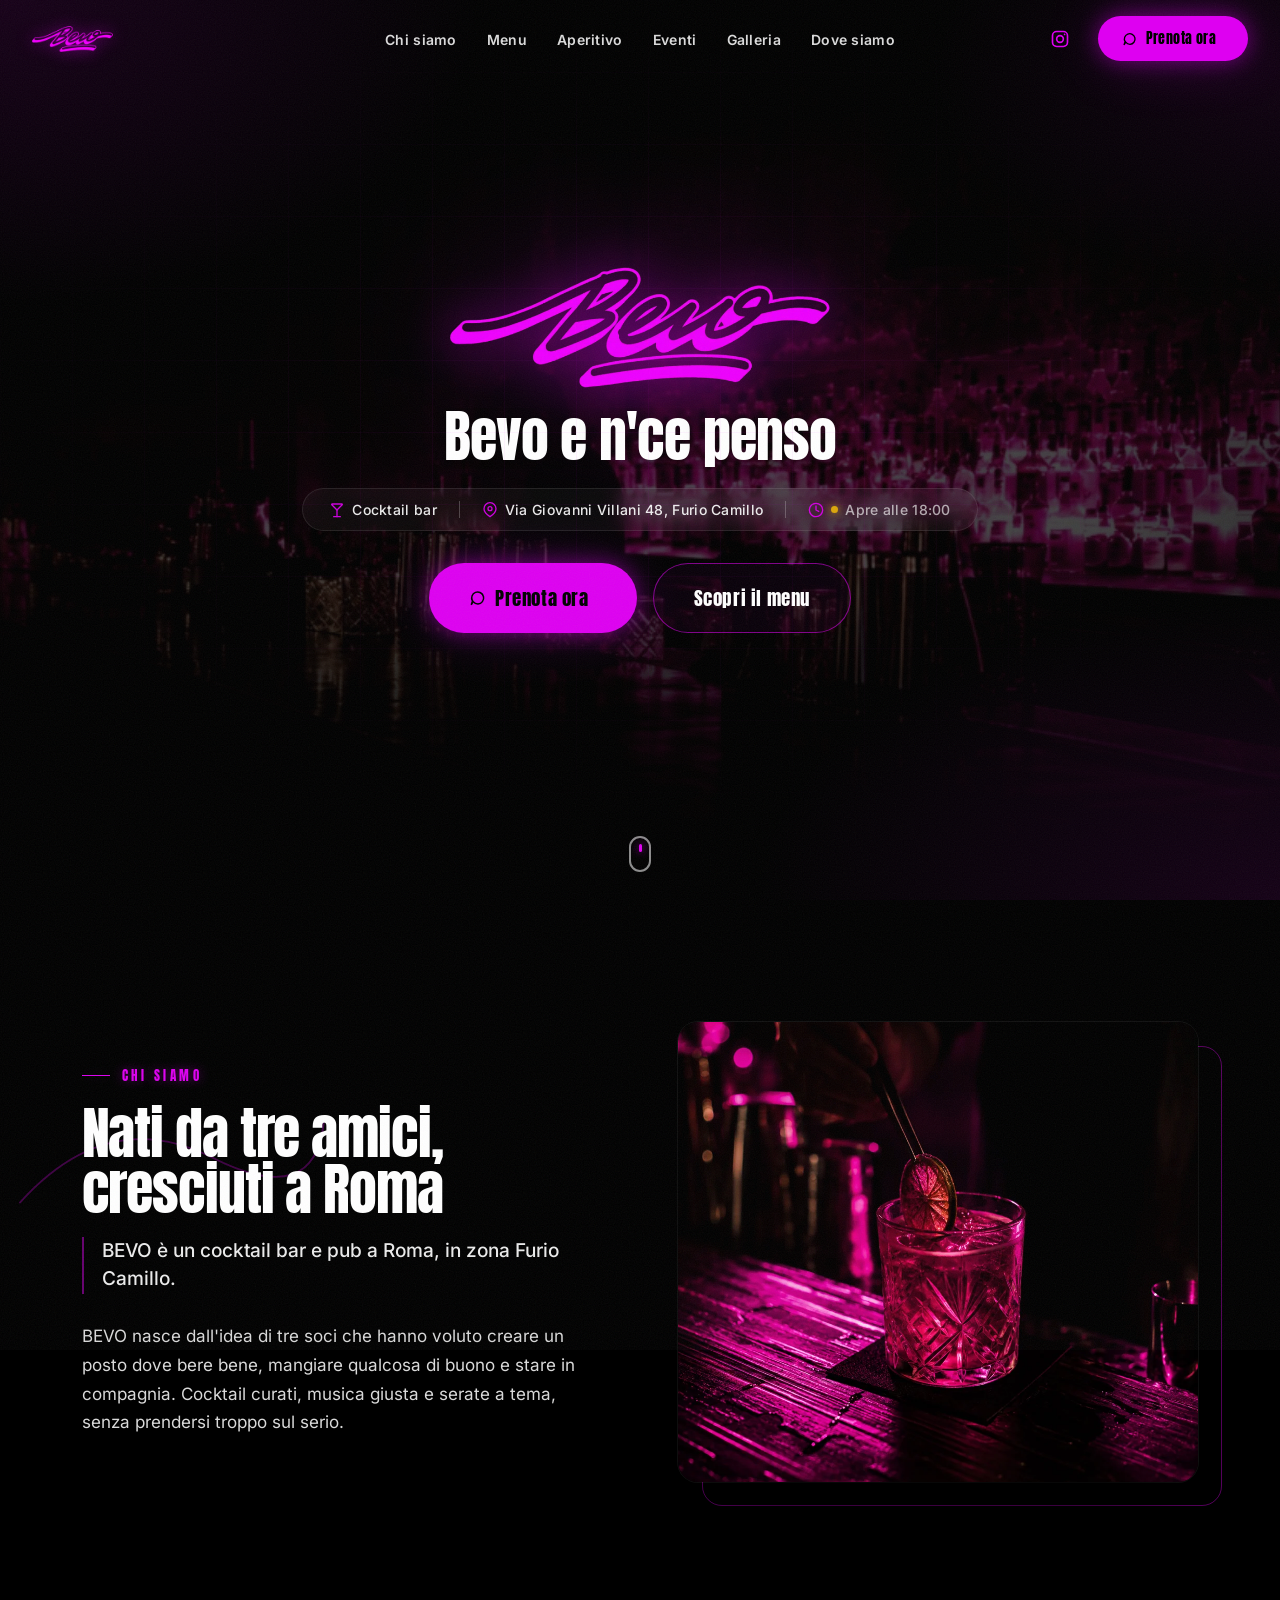
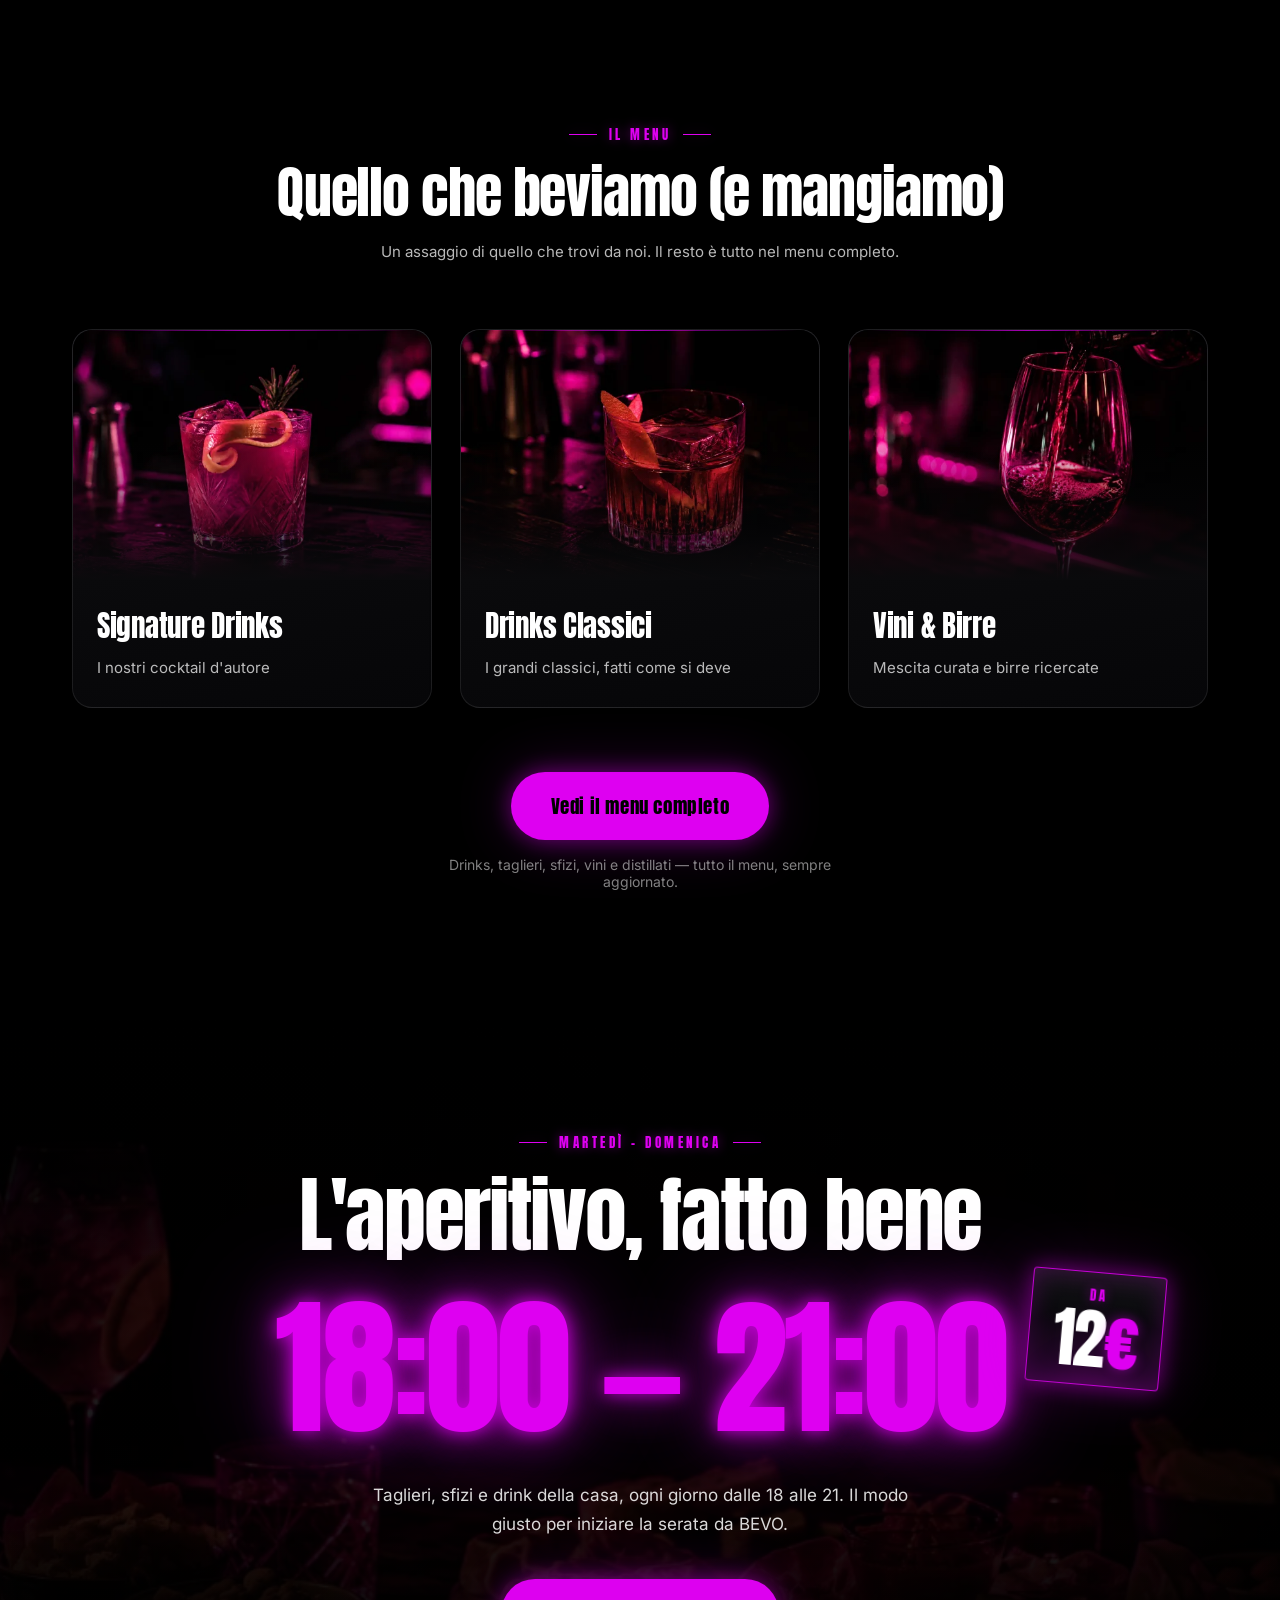
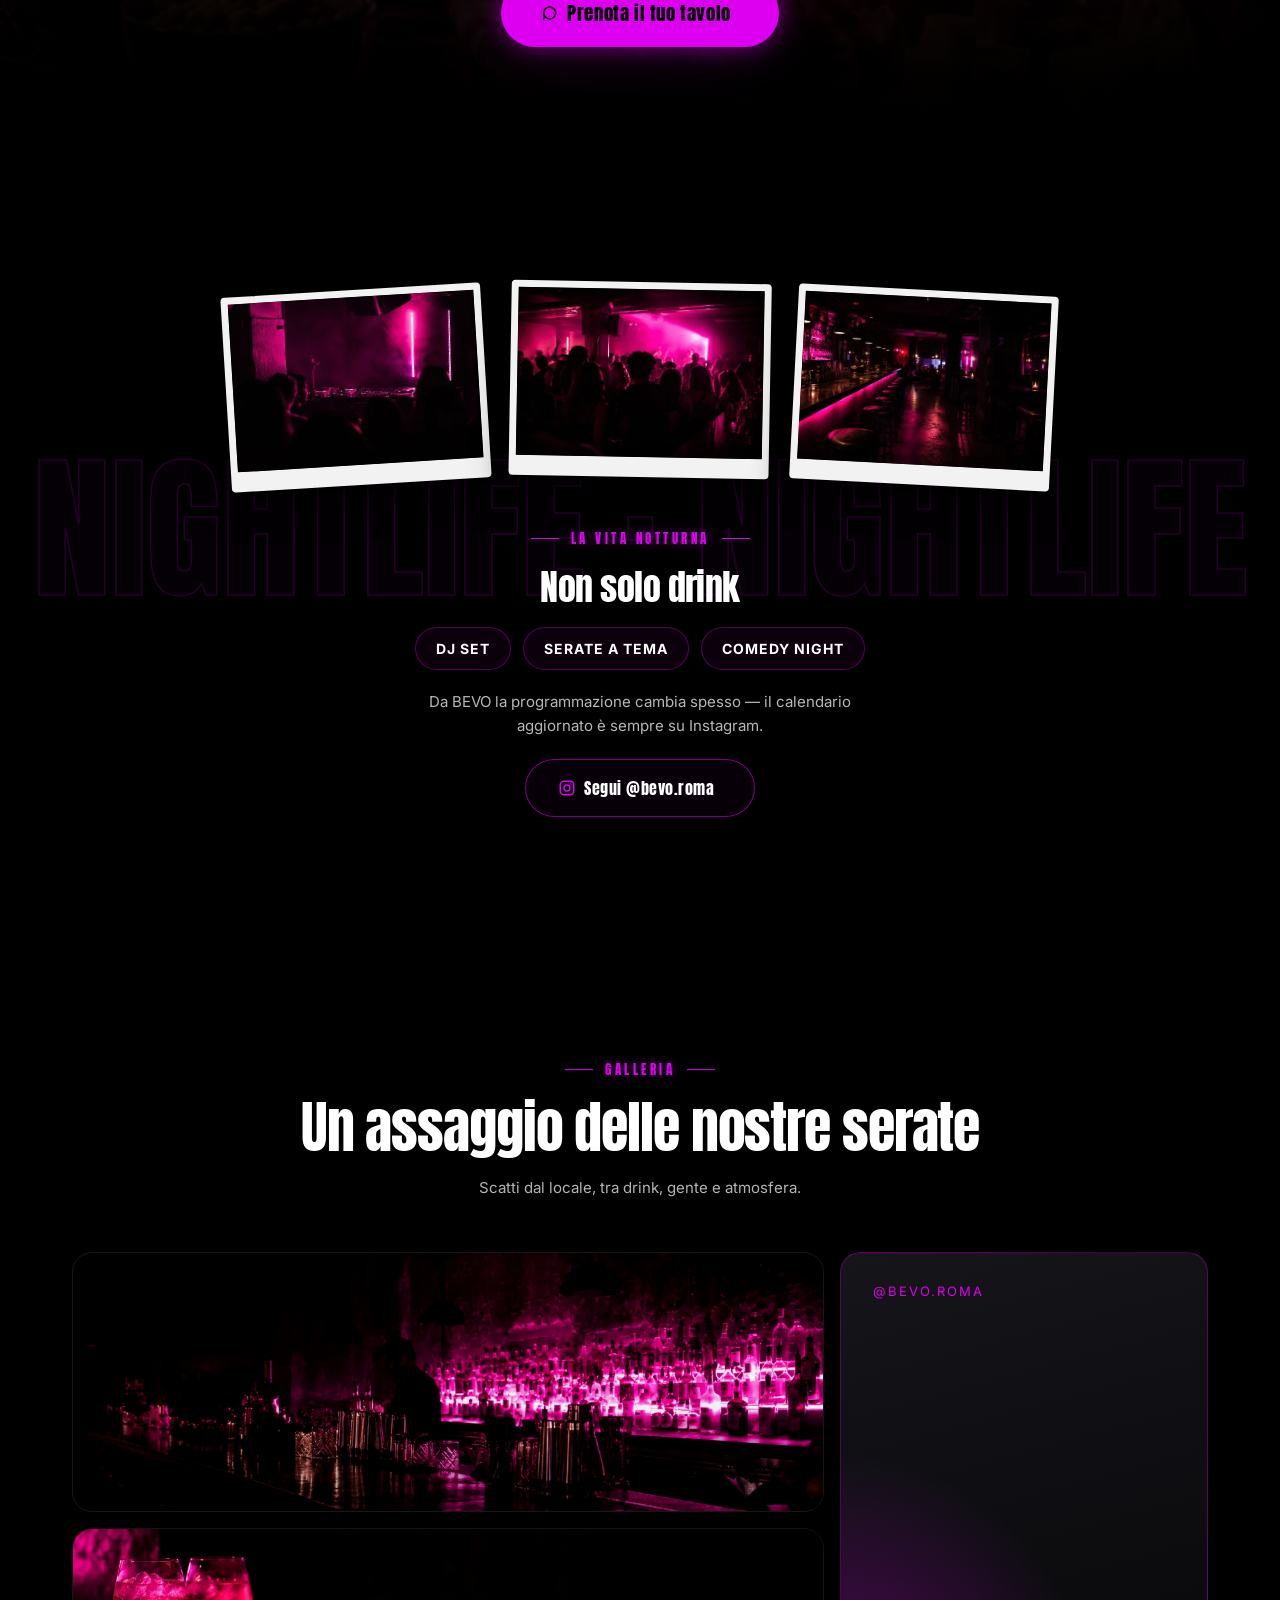
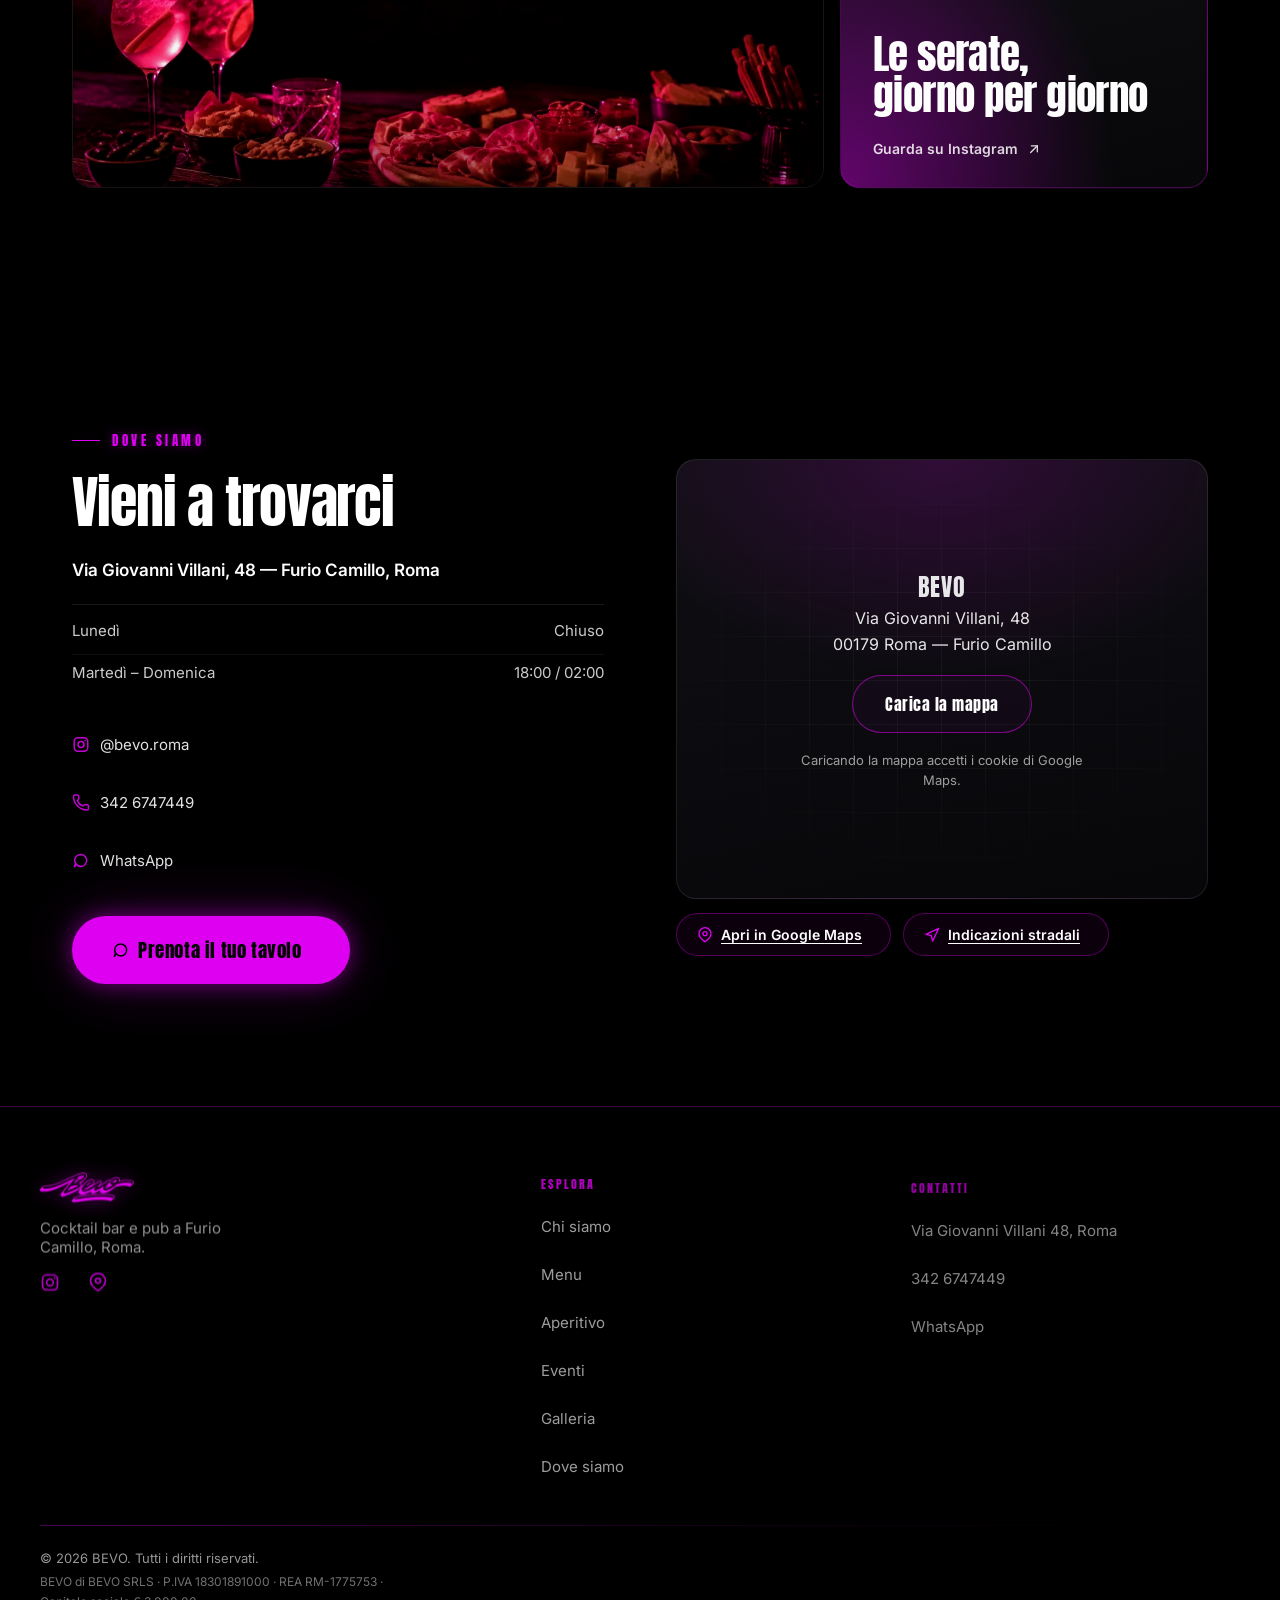
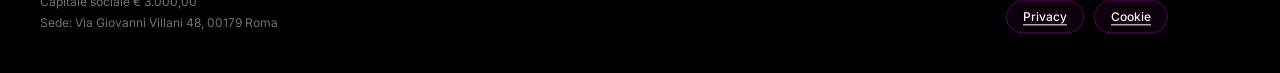
==== commit 80fbe8ff: "Aggiunta favicon e apple touch icon" ====
--- a/index.html
+++ b/index.html
@@ -28,10 +28,8 @@
   <meta name="theme-color" content="#000000">
   <link rel="canonical" href="https://DOMINIO/">
 
-  <link rel="icon" href="/assets/favicon-32.png" sizes="32x32">
-  <link rel="icon" href="/assets/favicon-192.png" sizes="192x192">
-  <link rel="apple-touch-icon" href="/assets/apple-touch-icon.png">
-  <!-- <link rel="icon" href="/assets/favicon.svg" type="image/svg+xml"> -->
+  <link rel="icon" type="image/x-icon" sizes="256x256" href="favicon.ico">
+  <link rel="apple-touch-icon" href="apple-touch-icon.png">
 
   <meta property="og:locale" content="it_IT">
   <meta property="og:site_name" content="BEVO">
